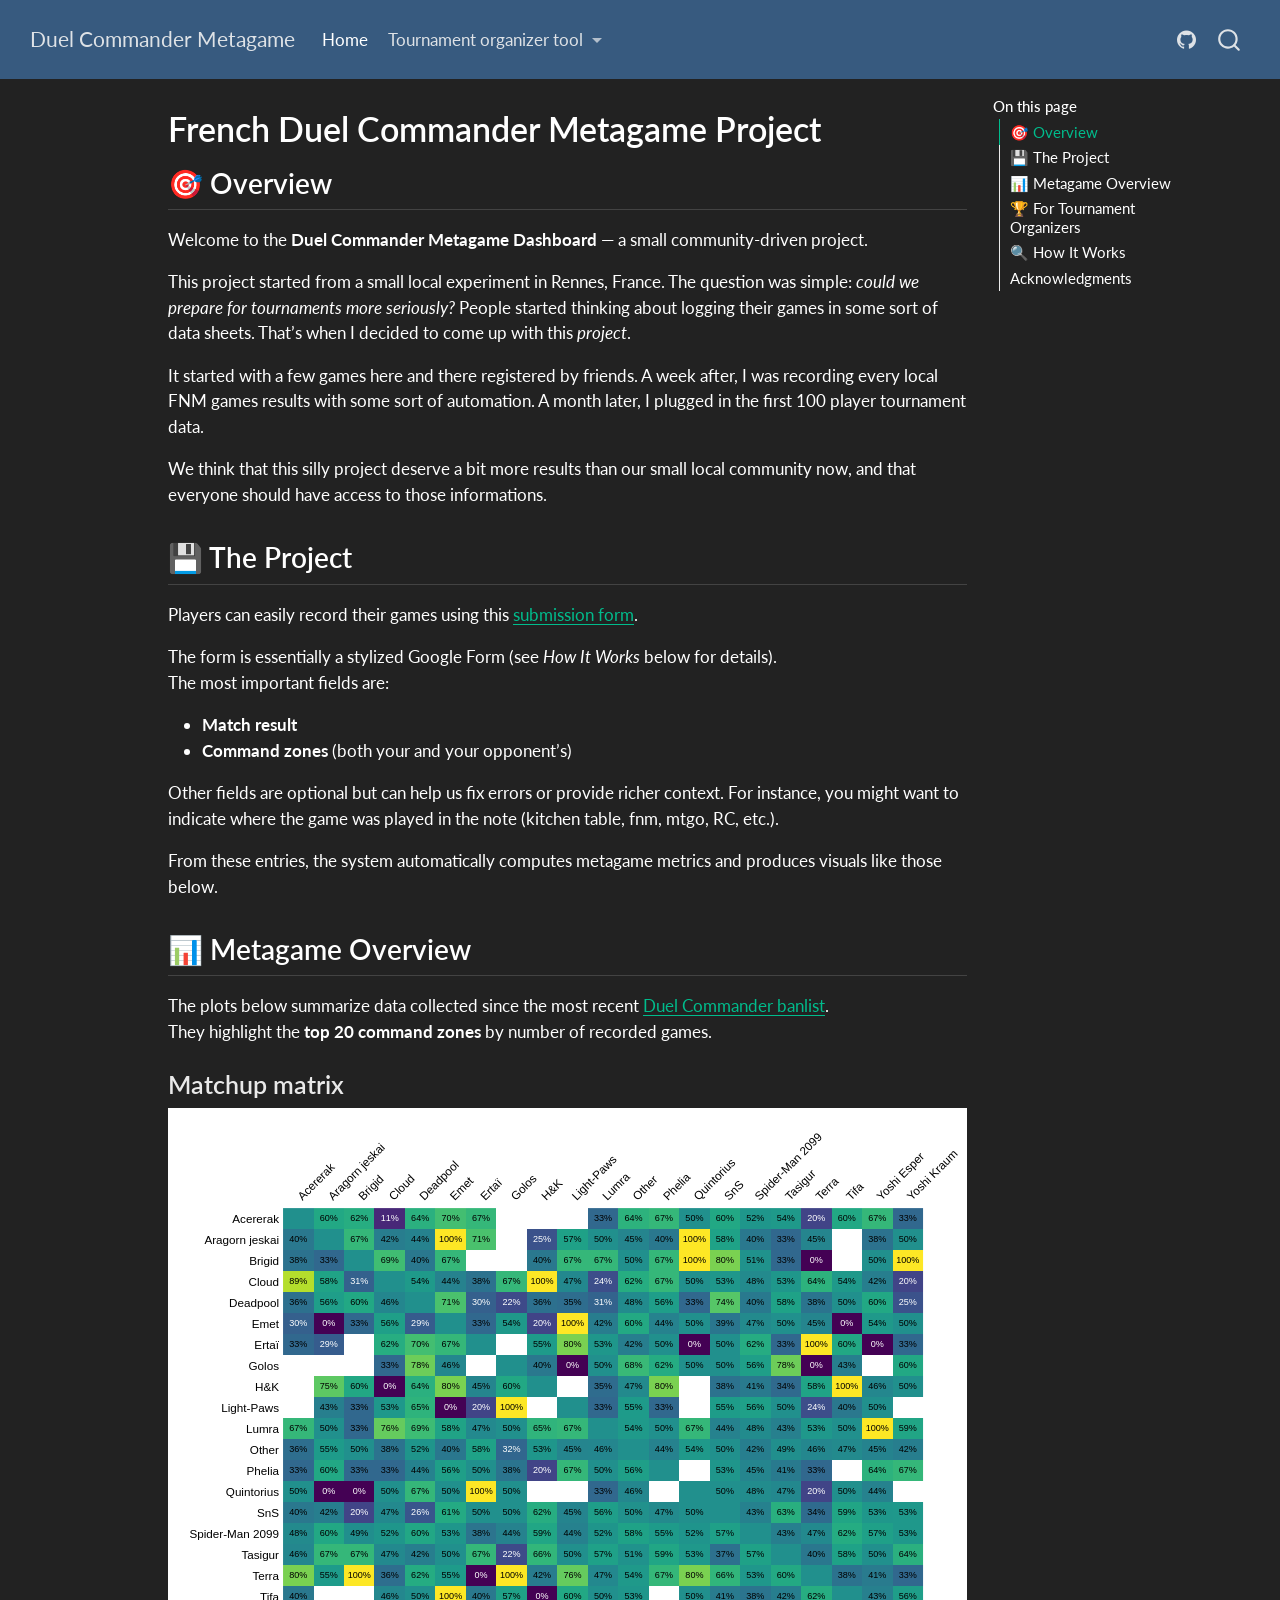
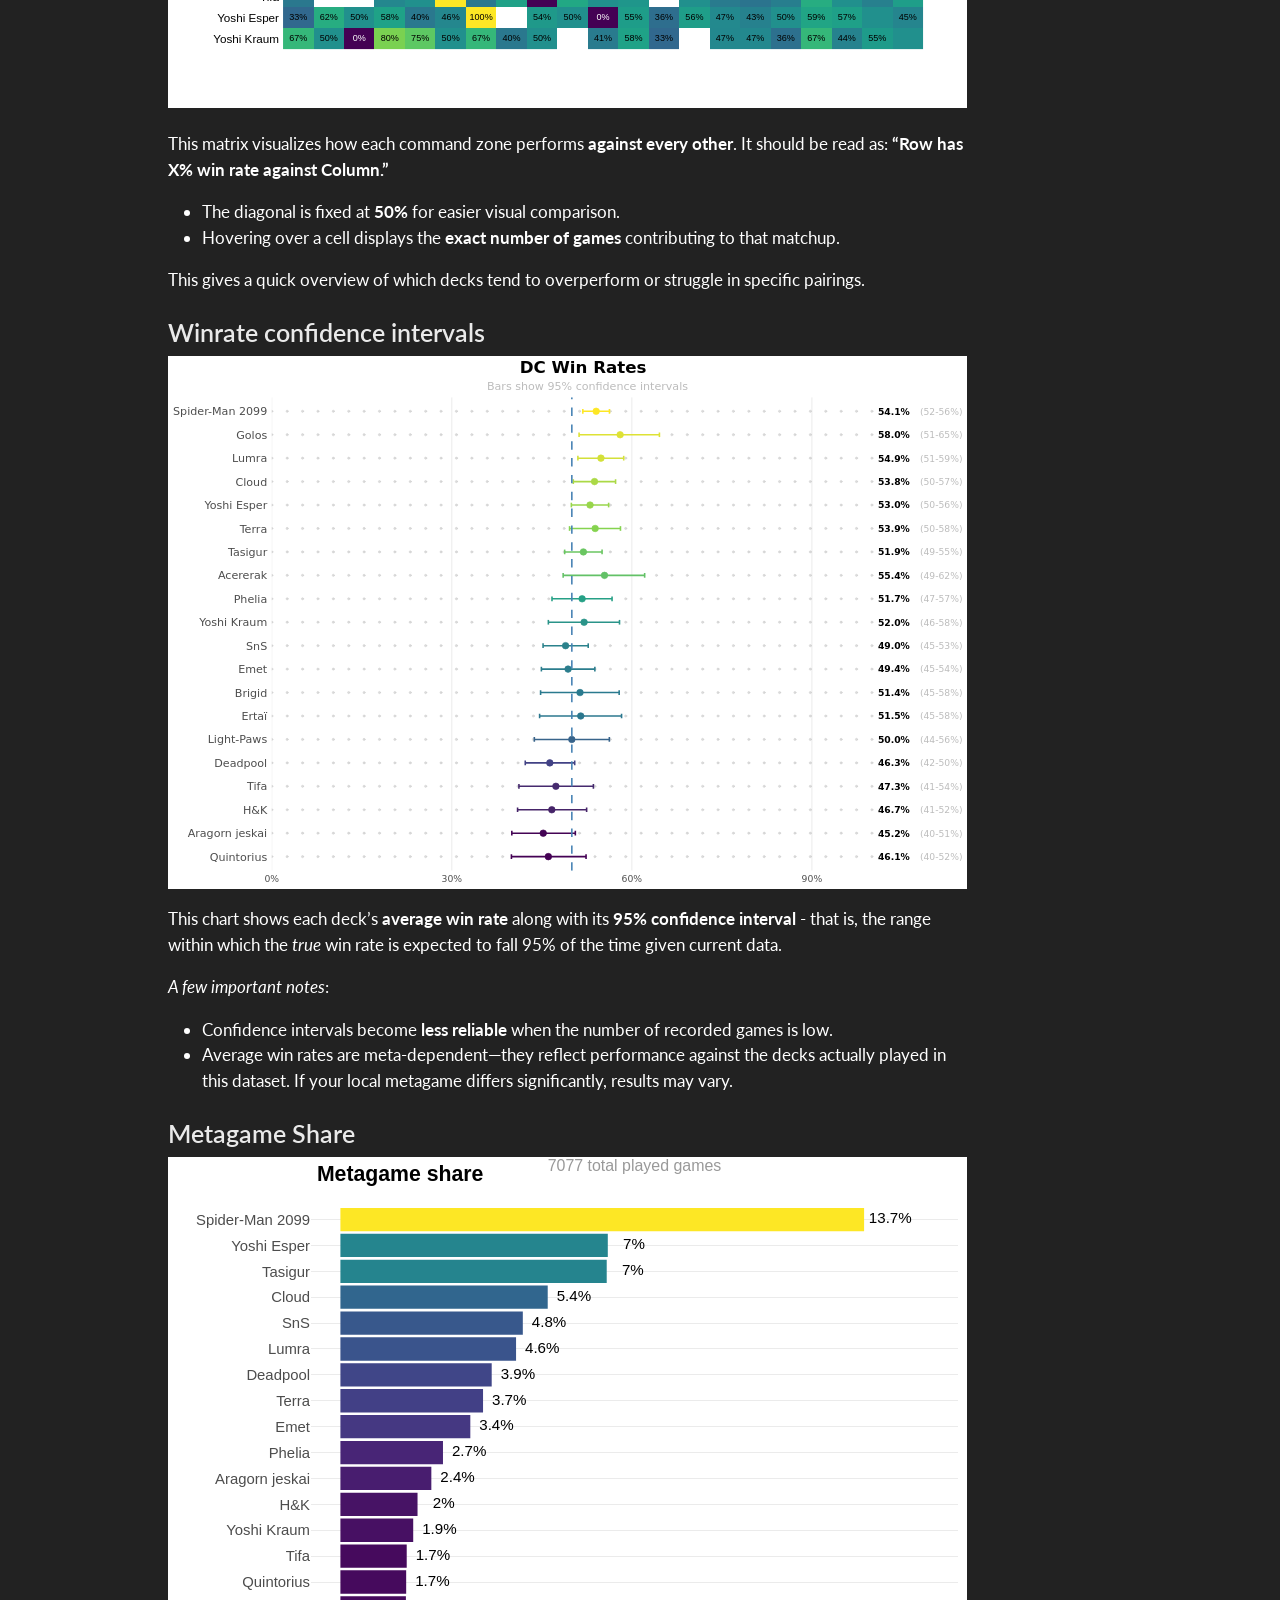
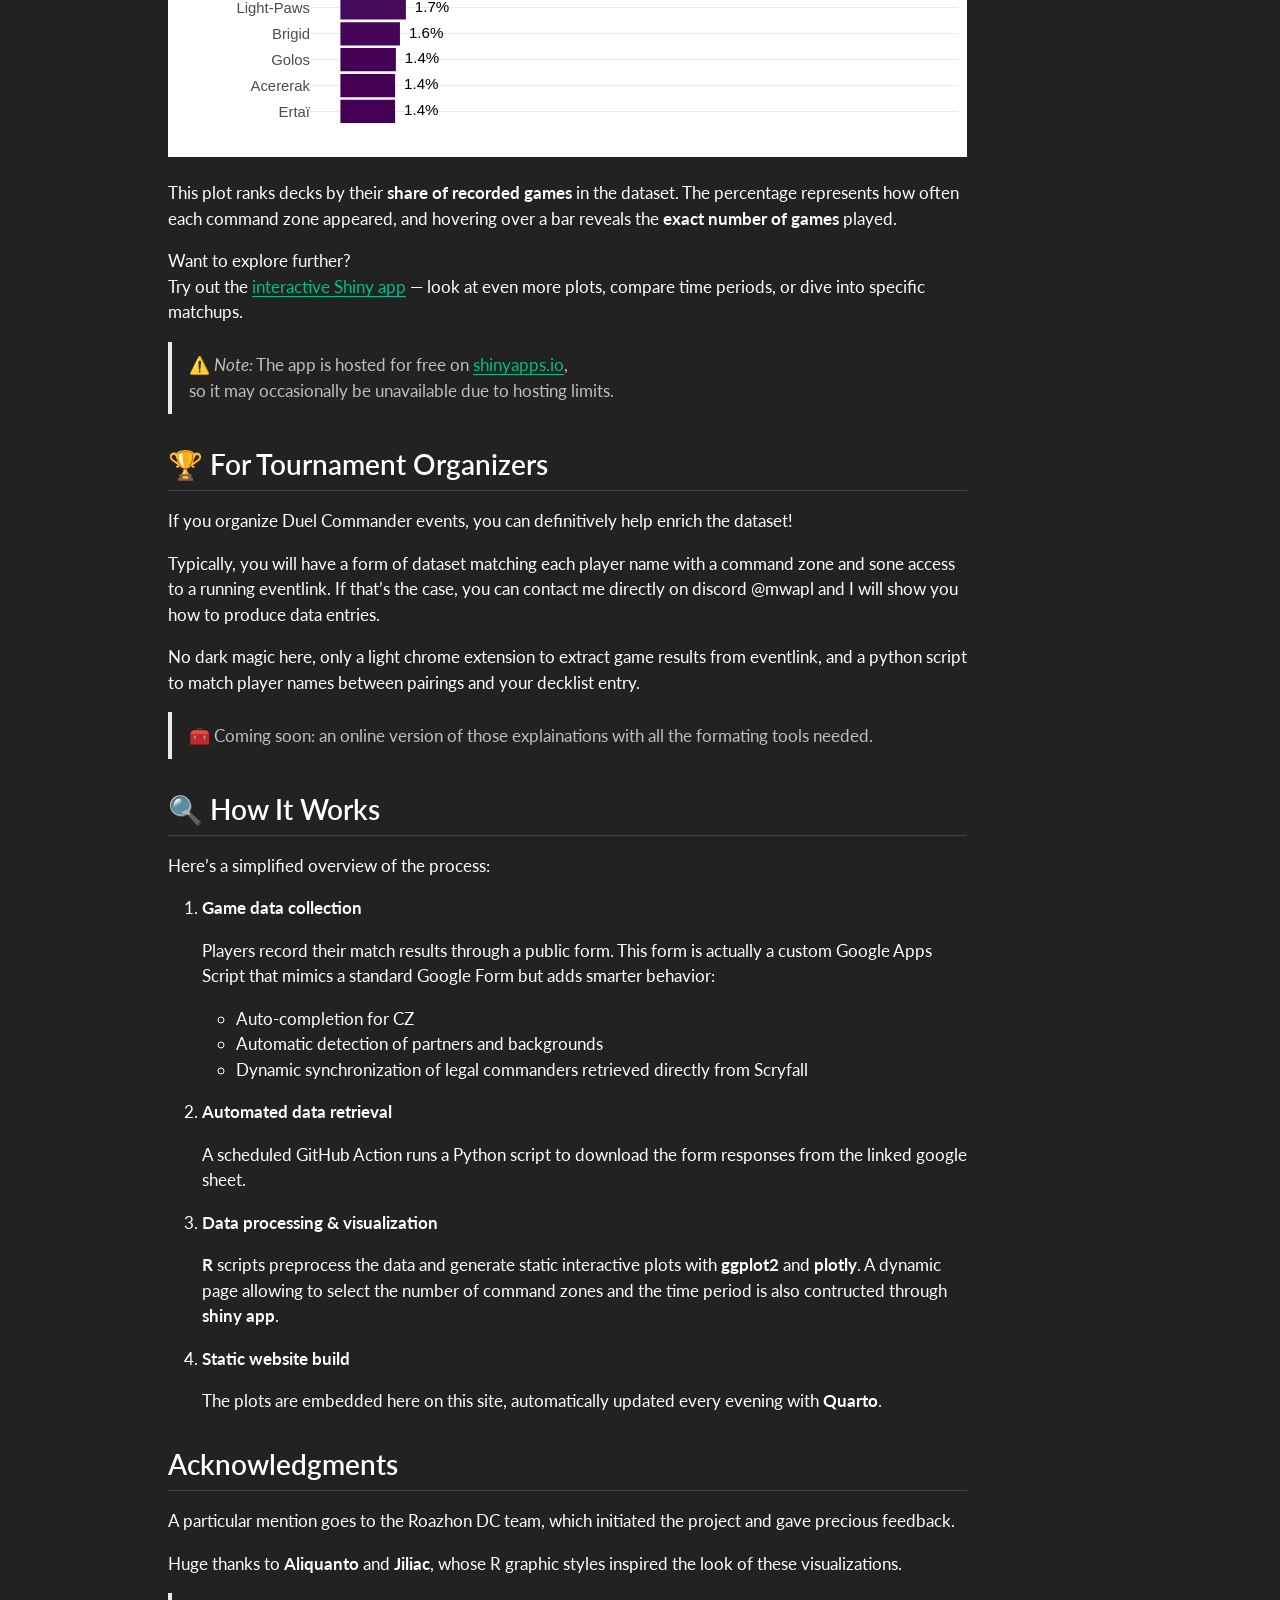
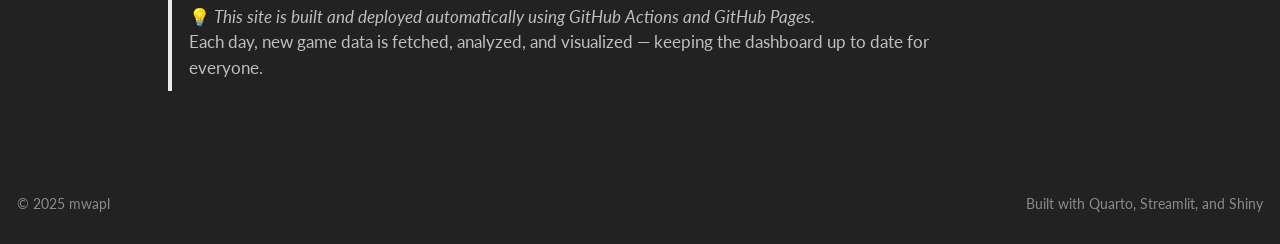
==== index.html @ bd63ad61 "deploy: df63c9ecba42affda48c016ef85afd26829341ea" ====
<!DOCTYPE html>
<html xmlns="http://www.w3.org/1999/xhtml" lang="en" xml:lang="en"><head>

<meta charset="utf-8">
<meta name="generator" content="quarto-1.11.9">

<meta name="viewport" content="width=device-width, initial-scale=1.0, user-scalable=yes">


<title>French Duel Commander Metagame Project – Duel Commander Metagame</title>
<style>
/* Default styles provided by pandoc.
** See https://pandoc.org/MANUAL.html#variables-for-html for config info.
*/
span.smallcaps{font-variant: small-caps;}
div.columns{display: flex; gap: 1.5em;}
div.column{flex: auto;}
@media screen {
div.columns{gap: min(4vw, 1.5em);}
div.column{overflow-x: auto;}
}
div.hanging-indent{margin-left: 1.5em; text-indent: -1.5em;}
ul.task-list{list-style: none;}
ul.task-list li input[type="checkbox"] {
  width: 0.8em;
  margin: 0 0.8em 0.2em -1em; /* quarto-specific, see https://github.com/quarto-dev/quarto-cli/issues/4556 */ 
  vertical-align: middle;
}
</style>


<script src="site_libs/quarto-nav/quarto-nav.js"></script>
<script src="site_libs/quarto-nav/headroom.min.js"></script>
<script src="site_libs/clipboard/clipboard.min.js"></script>
<script src="site_libs/quarto-search/autocomplete.umd.js"></script>
<script src="site_libs/quarto-search/fuse.min.js"></script>
<script src="site_libs/quarto-search/quarto-search.js"></script>
<meta name="quarto:offset" content="./">
<script src="site_libs/quarto-html/quarto.js" type="module"></script>
<script src="site_libs/quarto-html/tabsets/tabsets.js" type="module"></script>
<script src="site_libs/quarto-html/scrollable-regions/scrollable-regions.js" type="module"></script>
<script src="site_libs/quarto-html/popper.min.js"></script>
<script src="site_libs/quarto-html/tippy.umd.min.js"></script>
<script src="site_libs/quarto-html/anchor.min.js"></script>
<link href="site_libs/quarto-html/tippy.css" rel="stylesheet">
<link href="site_libs/quarto-html/quarto-syntax-highlighting-dark-447e42e69aaa9833c0ba1b986f430b20.css" rel="stylesheet" id="quarto-text-highlighting-styles">
<script src="site_libs/bootstrap/bootstrap.min.js"></script>
<link href="site_libs/bootstrap/bootstrap-icons.css" rel="stylesheet">
<link href="site_libs/bootstrap/bootstrap-75412aad8ec5dbbefe15b9c6519b9a16.min.css" rel="stylesheet" append-hash="true" id="quarto-bootstrap" data-mode="dark">
<script src="site_libs/quarto-contrib/glightbox/glightbox.min.js"></script>
<link href="site_libs/quarto-contrib/glightbox/glightbox.min.css" rel="stylesheet">
<link href="site_libs/quarto-contrib/glightbox/lightbox.css" rel="stylesheet">
<script id="quarto-search-options" type="application/json">{
  "location": "navbar",
  "copy-button": false,
  "collapse-after": 3,
  "panel-placement": "end",
  "type": "overlay",
  "limit": 50,
  "keyboard-shortcut": [
    "f",
    "/",
    "s"
  ],
  "show-item-context": false,
  "language": {
    "search-no-results-text": "No results",
    "search-matching-documents-text": "matching documents",
    "search-copy-link-title": "Copy link to search",
    "search-hide-matches-text": "Hide additional matches",
    "search-more-match-text": "more match in this document",
    "search-more-matches-text": "more matches in this document",
    "search-clear-button-title": "Clear",
    "search-text-placeholder": "",
    "search-detached-cancel-button-title": "Cancel",
    "search-submit-button-title": "Submit",
    "search-label": "Search"
  }
}</script>


</head>

<body class="nav-fixed quarto-light"><a id="quarto-skip-link" class="visually-hidden-focusable" href="#quarto-document-content">Skip to main content</a>

<div id="quarto-search-results"></div>
  <header id="quarto-header" class="headroom fixed-top">
    <nav class="navbar navbar-expand-lg " data-bs-theme="dark" aria-label="Site">
      <div class="navbar-container container-fluid">
      <div class="navbar-brand-container mx-auto">
    <a class="navbar-brand" href="./index.html">
    <span class="navbar-title">Duel Commander Metagame</span>
    </a>
  </div>
          <button class="navbar-toggler" type="button" data-bs-toggle="collapse" data-bs-target="#navbarCollapse" aria-controls="navbarCollapse" aria-expanded="false" aria-label="Toggle navigation" onclick="if (window.quartoToggleHeadroom) { window.quartoToggleHeadroom(); }">
  <span class="navbar-toggler-icon"></span>
</button>
          <div class="collapse navbar-collapse" id="navbarCollapse">
            <ul class="navbar-nav navbar-nav-scroll me-auto">
  <li class="nav-item">
    <a class="nav-link active" href="./index.html" aria-current="page"> 
<span class="menu-text">Home</span></a>
  </li>  
  <li class="nav-item dropdown ">
    <a class="nav-link dropdown-toggle" href="#" id="nav-menu-tournament-organizer-tool" role="link" data-bs-toggle="dropdown" aria-expanded="false">
 <span class="menu-text">Tournament organizer tool</span>
    </a>
    <ul class="dropdown-menu" aria-labelledby="nav-menu-tournament-organizer-tool">    
        <li>
    <a class="dropdown-item" href="./tools/eventlink_game_generator.html">
 <span class="dropdown-text">Generate data for matchups</span></a>
  </li>  
    </ul>
  </li>
</ul>
            <ul class="navbar-nav navbar-nav-scroll ms-auto">
  <li class="nav-item compact">
    <a class="nav-link" href="https://github.com/mwapl/dc-metagame"> <i class="bi bi-github" role="img">
</i> 
<span class="menu-text"></span></a>
  </li>  
</ul>
          </div> <!-- /navcollapse -->
            <div class="quarto-navbar-tools">
</div>
            <div id="quarto-search" class="" title="Search"></div>
      </div> <!-- /container-fluid -->
    </nav>
</header>
<!-- content -->
<div id="quarto-content" class="quarto-container page-columns page-rows-contents page-layout-article page-navbar">
<!-- sidebar -->
<!-- margin-sidebar -->
    <div id="quarto-margin-sidebar" class="sidebar margin-sidebar">
        <nav id="TOC" role="doc-toc" aria-labelledby="toc-title" class="toc-active">
    <h2 id="toc-title">On this page</h2>
   
  <ul>
  <li><a href="#overview" id="toc-overview" class="nav-link active" data-scroll-target="#overview">🎯 Overview</a></li>
  <li><a href="#the-project" id="toc-the-project" class="nav-link" data-scroll-target="#the-project">💾 The Project</a></li>
  <li><a href="#metagame-overview" id="toc-metagame-overview" class="nav-link" data-scroll-target="#metagame-overview">📊 Metagame Overview</a>
  <ul class="collapse">
  <li><a href="#matchup-matrix" id="toc-matchup-matrix" class="nav-link" data-scroll-target="#matchup-matrix">Matchup matrix</a></li>
  <li><a href="#winrate-confidence-intervals" id="toc-winrate-confidence-intervals" class="nav-link" data-scroll-target="#winrate-confidence-intervals">Winrate confidence intervals</a></li>
  <li><a href="#metagame-share" id="toc-metagame-share" class="nav-link" data-scroll-target="#metagame-share">Metagame Share</a></li>
  </ul></li>
  <li><a href="#for-tournament-organizers" id="toc-for-tournament-organizers" class="nav-link" data-scroll-target="#for-tournament-organizers">🏆 For Tournament Organizers</a></li>
  <li><a href="#how-it-works" id="toc-how-it-works" class="nav-link" data-scroll-target="#how-it-works">🔍 How It Works</a></li>
  <li><a href="#acknowledgments" id="toc-acknowledgments" class="nav-link" data-scroll-target="#acknowledgments">Acknowledgments</a></li>
  </ul>
</nav>
    </div>
<!-- main -->
<main class="content" id="quarto-document-content" tabindex="-1">

<header id="title-block-header" class="quarto-title-block default">
<div class="quarto-title">
<h1 class="title">French Duel Commander Metagame Project</h1>
</div>



<div class="quarto-title-meta">

    
  
    
  </div>
  


</header>


<section id="overview" class="level2">
<h2 class="anchored" data-anchor-id="overview">🎯 Overview</h2>
<p>Welcome to the <strong>Duel Commander Metagame Dashboard</strong> — a small community-driven project.</p>
<p>This project started from a small local experiment in Rennes, France. The question was simple: <em>could we prepare for tournaments more seriously?</em> People started thinking about logging their games in some sort of data sheets. That’s when I decided to come up with this <em>project</em>.</p>
<p>It started with a few games here and there registered by friends. A week after, I was recording every local FNM games results with some sort of automation. A month later, I plugged in the first 100 player tournament data.</p>
<p>We think that this silly project deserve a bit more results than our small local community now, and that everyone should have access to those informations.</p>
</section>
<section id="the-project" class="level2">
<h2 class="anchored" data-anchor-id="the-project">💾 The Project</h2>
<p>Players can easily record their games using this <strong><a href="https://script.google.com/macros/s/AKfycbxpf3jGfUhVoAOCxDuf4qt74kcw2C_KheJAYCvogSDH0_QPebh8jGb99RHxi0RXnyc9/exec">submission form</a></strong>.</p>
<p>The form is essentially a stylized Google Form (see <em>How It Works</em> below for details).<br>
The most important fields are:</p>
<ul>
<li><strong>Match result</strong><br>
</li>
<li><strong>Command zones</strong> (both your and your opponent’s)</li>
</ul>
<p>Other fields are optional but can help us fix errors or provide richer context. For instance, you might want to indicate where the game was played in the note (kitchen table, fnm, mtgo, RC, etc.).</p>
<p>From these entries, the system automatically computes metagame metrics and produces visuals like those below.</p>
</section>
<section id="metagame-overview" class="level2">
<h2 class="anchored" data-anchor-id="metagame-overview">📊 Metagame Overview</h2>
<p>The plots below summarize data collected since the most recent <strong><a href="https://www.duelcommander.org/banlist/">Duel Commander banlist</a></strong>.<br>
They highlight the <strong>top 20 command zones</strong> by number of recorded games.</p>
<section id="matchup-matrix" class="level3">
<h3 class="anchored" data-anchor-id="matchup-matrix">Matchup matrix</h3>
<div id="Matchup-Matrix">
<iframe src="plots/matchup_matrix.html" width="100%" height="600" style="border:none;">
</iframe>
</div>
<p>This matrix visualizes how each command zone performs <strong>against every other</strong>. It should be read as: <strong>“Row has X% win rate against Column.”</strong></p>
<ul>
<li>The diagonal is fixed at <strong>50%</strong> for easier visual comparison.</li>
<li>Hovering over a cell displays the <strong>exact number of games</strong> contributing to that matchup.</li>
</ul>
<p>This gives a quick overview of which decks tend to overperform or struggle in specific pairings.</p>
</section>
<section id="winrate-confidence-intervals" class="level3">
<h3 class="anchored" data-anchor-id="winrate-confidence-intervals">Winrate confidence intervals</h3>
<p><a href="plots/winrate_ci.svg" class="lightbox" data-gallery="quarto-lightbox-gallery-1"><img src="plots/winrate_ci.svg" class="img-fluid"></a></p>
<p>This chart shows each deck’s <strong>average win rate</strong> along with its <strong>95% confidence interval</strong> - that is, the range within which the <em>true</em> win rate is expected to fall 95% of the time given current data.</p>
<p><em>A few important notes</em>:</p>
<ul>
<li>Confidence intervals become <strong>less reliable</strong> when the number of recorded games is low.</li>
<li>Average win rates are meta-dependent—they reflect performance against the decks actually played in this dataset. If your local metagame differs significantly, results may vary.</li>
</ul>
</section>
<section id="metagame-share" class="level3">
<h3 class="anchored" data-anchor-id="metagame-share">Metagame Share</h3>
<div id="metagame-share">
<iframe src="plots/metagame_share.html" width="100%" height="600" style="border:none;">
</iframe>
</div>
<p>This plot ranks decks by their <strong>share of recorded games</strong> in the dataset. The percentage represents how often each command zone appeared, and hovering over a bar reveals the <strong>exact number of games</strong> played.</p>
<p>Want to explore further?<br>
Try out the <strong><a href="https://5uwf89-mathieu-laurent.shinyapps.io/DCMetagame-app/">interactive Shiny app</a></strong> — look at even more plots, compare time periods, or dive into specific matchups.</p>
<blockquote class="blockquote">
<p>⚠️ <em>Note:</em> The app is hosted for free on <a href="https://www.shinyapps.io/">shinyapps.io</a>,<br>
so it may occasionally be unavailable due to hosting limits.</p>
</blockquote>
</section>
</section>
<section id="for-tournament-organizers" class="level2">
<h2 class="anchored" data-anchor-id="for-tournament-organizers">🏆 For Tournament Organizers</h2>
<p>If you organize Duel Commander events, you can definitively help enrich the dataset!</p>
<p>Typically, you will have a form of dataset matching each player name with a command zone and sone access to a running eventlink. If that’s the case, you can contact me directly on discord <span class="citation" data-cites="mwapl">@mwapl</span> and I will show you how to produce data entries.</p>
<p>No dark magic here, only a light chrome extension to extract game results from eventlink, and a python script to match player names between pairings and your decklist entry.</p>
<blockquote class="blockquote">
<p>🧰 Coming soon: an online version of those explainations with all the formating tools needed.</p>
</blockquote>
</section>
<section id="how-it-works" class="level2">
<h2 class="anchored" data-anchor-id="how-it-works">🔍 How It Works</h2>
<p>Here’s a simplified overview of the process:</p>
<ol type="1">
<li><p><strong>Game data collection</strong></p>
<p>Players record their match results through a public form. This form is actually a custom Google Apps Script that mimics a standard Google Form but adds smarter behavior:</p>
<ul>
<li>Auto-completion for CZ</li>
<li>Automatic detection of partners and backgrounds</li>
<li>Dynamic synchronization of legal commanders retrieved directly from Scryfall</li>
</ul></li>
<li><p><strong>Automated data retrieval</strong></p>
<p>A scheduled GitHub Action runs a Python script to download the form responses from the linked google sheet.</p></li>
<li><p><strong>Data processing &amp; visualization</strong></p>
<p><strong>R</strong> scripts preprocess the data and generate static interactive plots with <strong>ggplot2</strong> and <strong>plotly</strong>. A dynamic page allowing to select the number of command zones and the time period is also contructed through <strong>shiny app</strong>.</p></li>
<li><p><strong>Static website build</strong></p>
<p>The plots are embedded here on this site, automatically updated every evening with <strong>Quarto</strong>.</p></li>
</ol>
</section>
<section id="acknowledgments" class="level2">
<h2 class="anchored" data-anchor-id="acknowledgments">Acknowledgments</h2>
<p>A particular mention goes to the Roazhon DC team, which initiated the project and gave precious feedback.</p>
<p>Huge thanks to <strong>Aliquanto</strong> and <strong>Jiliac</strong>, whose R graphic styles inspired the look of these visualizations.</p>
<blockquote class="blockquote">
<p>💡 <em>This site is built and deployed automatically using GitHub Actions and GitHub Pages.</em><br>
Each day, new game data is fetched, analyzed, and visualized — keeping the dashboard up to date for everyone.</p>
</blockquote>


</section>

</main> <!-- /main -->
<script id="quarto-html-after-body" type="application/javascript">
  window.document.addEventListener("DOMContentLoaded", function (event) {
    const icon = "";
    const anchorJS = new window.AnchorJS();
    anchorJS.options = {
      placement: 'right',
      icon: icon
    };
    anchorJS.add('.anchored');
    const isCodeAnnotation = (el) => {
      for (const clz of el.classList) {
        if (clz.startsWith('code-annotation-')) {                     
          return true;
        }
      }
      return false;
    }
    const onCopySuccess = function(e) {
      // button target
      const button = e.trigger;
      // don't keep focus
      button.blur();
      // flash "checked"
      button.classList.add('code-copy-button-checked');
      var currentTitle = button.getAttribute("title");
      button.setAttribute("title", "Copied!");
      let tooltip;
      if (window.bootstrap) {
        button.setAttribute("data-bs-toggle", "tooltip");
        button.setAttribute("data-bs-placement", "left");
        button.setAttribute("data-bs-title", "Copied!");
        tooltip = new bootstrap.Tooltip(button, 
          { trigger: "manual", 
            customClass: "code-copy-button-tooltip",
            offset: [0, -8]});
        tooltip.show();    
      }
      setTimeout(function() {
        if (tooltip) {
          tooltip.hide();
          button.removeAttribute("data-bs-title");
          button.removeAttribute("data-bs-toggle");
          button.removeAttribute("data-bs-placement");
        }
        button.setAttribute("title", currentTitle);
        button.classList.remove('code-copy-button-checked');
      }, 1000);
      // clear code selection
      e.clearSelection();
    }
    const getTextToCopy = function(trigger) {
      const outerScaffold = trigger.parentElement.cloneNode(true);
      const codeEl = outerScaffold.querySelector('code');
      for (const childEl of codeEl.children) {
        if (isCodeAnnotation(childEl)) {
          childEl.remove();
        }
      }
      return codeEl.innerText;
    }
    const clipboard = new window.ClipboardJS('.code-copy-button:not([data-in-quarto-modal])', {
      text: getTextToCopy
    });
    clipboard.on('success', onCopySuccess);
    if (window.document.getElementById('quarto-embedded-source-code-modal')) {
      const clipboardModal = new window.ClipboardJS('.code-copy-button[data-in-quarto-modal]', {
        text: getTextToCopy,
        container: window.document.getElementById('quarto-embedded-source-code-modal')
      });
      clipboardModal.on('success', onCopySuccess);
    }
      var localhostRegex = new RegExp(/^(?:http|https):\/\/localhost\:?[0-9]*\//);
      var mailtoRegex = new RegExp(/^mailto:/);
        var filterRegex = new RegExp('/' + window.location.host + '/');
      var isInternal = (href) => {
          return filterRegex.test(href) || localhostRegex.test(href) || mailtoRegex.test(href);
      }
      // Inspect non-navigation links and adorn them if external
      window.quartoDecorateExternalLinks = function (root) {
     var links = (root || window.document).querySelectorAll('a[href]:not(.nav-link):not(.navbar-brand):not(.toc-action):not(.sidebar-link):not(.sidebar-item-toggle):not(.pagination-link):not(.no-external):not([aria-hidden]):not(.dropdown-item):not(.quarto-navigation-tool):not(.about-link)');
      for (var i=0; i<links.length; i++) {
        const link = links[i];
        if (!isInternal(link.href)) {
          // undo the damage that might have been done by quarto-nav.js in the case of
          // links that we want to consider external
          if (link.dataset.originalHref !== undefined) {
            link.href = link.dataset.originalHref;
          }
          if (!link.classList.contains('no-external-icon')) {
          }
        }
      }
      };
      window.quartoDecorateExternalLinks(window.document);
    // Esc closes the popup (WCAG 1.4.13) and focus leaving both trigger and
    // popup closes it (WCAG 2.4.11); tippy handles neither for interactive popups.
    const hideOnEscAndFocusOut = {
      name: 'hideOnEscAndFocusOut',
      defaultValue: true,
      fn(instance) {
        const dismiss = () => {
          // A show scheduled by the trigger delay would otherwise reopen it
          instance.clearDelayTimeouts();
          instance.hide();
        };
        const onKeyDown = (event) => {
          if (event.key !== 'Escape') {
            return;
          }
          // Keep Esc from also reaching page handlers (e.g. reveal.js overview),
          // except an open reveal.js slide menu, which Esc should close too.
          // The menu handles keys only when its keyboard option is on.
          const menuHandlesEsc = window.Reveal?.getPlugin?.('menu')?.isOpen() &&
            window.Reveal.getConfig().menu?.keyboard !== false;
          if (!menuHandlesEsc) {
            event.stopPropagation();
          }
          if (instance.popper.contains(window.document.activeElement)) {
            // Disabled while refocusing so the focus trigger does not reopen it
            instance.disable();
            instance.reference.focus();
            instance.enable();
          }
          dismiss();
        };
        const onFocusOut = (event) => {
          const target = event.relatedTarget;
          if (target && !instance.reference.contains(target) &&
              !instance.popper.contains(target)) {
            dismiss();
          }
        };
        // On the trigger too: a click trigger (code-annotations: select) has no
        // blur handling. Attached for the instance's lifetime so leaving the
        // trigger also cancels a show still pending on the trigger delay.
        instance.reference.addEventListener('focusout', onFocusOut);
        return {
          onShow() {
            window.document.addEventListener('keydown', onKeyDown, true);
            instance.popper.addEventListener('focusout', onFocusOut);
          },
          onHide() {
            window.document.removeEventListener('keydown', onKeyDown, true);
            instance.popper.removeEventListener('focusout', onFocusOut);
          },
          onDestroy() {
            instance.reference.removeEventListener('focusout', onFocusOut);
          },
        };
      },
    };
    function tippyHover(el, contentFn, onTriggerFn, onUntriggerFn) {
      const config = {
        allowHTML: true,
        maxWidth: 500,
        delay: 100,
        arrow: false,
        appendTo: function(el) {
            return el.parentElement;
        },
        interactive: true,
        interactiveBorder: 10,
        theme: 'quarto',
        placement: 'bottom-start',
        plugins: [hideOnEscAndFocusOut],
      };
      if (contentFn) {
        config.content = contentFn;
      }
      if (onTriggerFn) {
        config.onTrigger = onTriggerFn;
      }
      if (onUntriggerFn) {
        config.onUntrigger = onUntriggerFn;
      }
      window.tippy(el, config); 
    }
    const noterefs = window.document.querySelectorAll('a[role="doc-noteref"]');
    for (var i=0; i<noterefs.length; i++) {
      const ref = noterefs[i];
      tippyHover(ref, function() {
        // use id or data attribute instead here
        let href = ref.getAttribute('data-footnote-href') || ref.getAttribute('href');
        try { href = new URL(href).hash; } catch {}
        const id = href.replace(/^#\/?/, "");
        const note = window.document.getElementById(id);
        if (note) {
          return note.innerHTML;
        } else {
          return "";
        }
      });
    }
    const xrefs = window.document.querySelectorAll('a.quarto-xref');
    const processXRef = (id, note) => {
      // Strip column container classes
      const stripColumnClz = (el) => {
        el.classList.remove("page-full", "page-columns");
        if (el.children) {
          for (const child of el.children) {
            stripColumnClz(child);
          }
        }
      }
      stripColumnClz(note)
      if (id === null || id.startsWith('sec-')) {
        // Special case sections, only their first couple elements
        const container = document.createElement("div");
        if (note.children && note.children.length > 2) {
          container.appendChild(note.children[0].cloneNode(true));
          for (let i = 1; i < note.children.length; i++) {
            const child = note.children[i];
            if (child.tagName === "P" && child.innerText === "") {
              continue;
            } else {
              container.appendChild(child.cloneNode(true));
              break;
            }
          }
          if (window.Quarto?.typesetMath) {
            window.Quarto.typesetMath(container);
          }
          return container.innerHTML
        } else {
          if (window.Quarto?.typesetMath) {
            window.Quarto.typesetMath(note);
          }
          return note.innerHTML;
        }
      } else {
        // Remove any anchor links if they are present
        const anchorLink = note.querySelector('a.anchorjs-link');
        if (anchorLink) {
          anchorLink.remove();
        }
        if (window.Quarto?.typesetMath) {
          window.Quarto.typesetMath(note);
        }
        if (note.classList.contains("callout")) {
          return note.outerHTML;
        } else {
          return note.innerHTML;
        }
      }
    }
    for (var i=0; i<xrefs.length; i++) {
      const xref = xrefs[i];
      tippyHover(xref, undefined, function(instance) {
        instance.disable();
        let url = xref.getAttribute('href');
        let hash = undefined; 
        if (url.startsWith('#')) {
          hash = url;
        } else {
          try { hash = new URL(url).hash; } catch {}
        }
        if (hash) {
          const id = hash.replace(/^#\/?/, "");
          const note = window.document.getElementById(id);
          if (note !== null) {
            try {
              const html = processXRef(id, note.cloneNode(true));
              instance.setContent(html);
            } finally {
              instance.enable();
              instance.show();
            }
          } else {
            // See if we can fetch this
            fetch(url.split('#')[0])
            .then(res => res.text())
            .then(html => {
              const parser = new DOMParser();
              const htmlDoc = parser.parseFromString(html, "text/html");
              const note = htmlDoc.getElementById(id);
              if (note !== null) {
                const html = processXRef(id, note);
                instance.setContent(html);
              } 
            }).finally(() => {
              instance.enable();
              instance.show();
            });
          }
        } else {
          // See if we can fetch a full url (with no hash to target)
          // This is a special case and we should probably do some content thinning / targeting
          fetch(url)
          .then(res => res.text())
          .then(html => {
            const parser = new DOMParser();
            const htmlDoc = parser.parseFromString(html, "text/html");
            const note = htmlDoc.querySelector('main.content');
            if (note !== null) {
              // This should only happen for chapter cross references
              // (since there is no id in the URL)
              // remove the first header
              if (note.children.length > 0 && note.children[0].tagName === "HEADER") {
                note.children[0].remove();
              }
              const html = processXRef(null, note);
              instance.setContent(html);
            } 
          }).finally(() => {
            instance.enable();
            instance.show();
          });
        }
      }, function(instance) {
      });
    }
        let selectedAnnoteEl;
        const selectorForAnnotation = ( cell, annotation) => {
          let cellAttr = 'data-code-cell="' + cell + '"';
          let lineAttr = 'data-code-annotation="' +  annotation + '"';
          const selector = 'span[' + cellAttr + '][' + lineAttr + ']';
          return selector;
        }
        const selectCodeLines = (annoteEl) => {
          const doc = window.document;
          const targetCell = annoteEl.getAttribute("data-target-cell");
          const targetAnnotation = annoteEl.getAttribute("data-target-annotation");
          const annoteSpan = window.document.querySelector(selectorForAnnotation(targetCell, targetAnnotation));
          const lines = annoteSpan.getAttribute("data-code-lines").split(",");
          const lineIds = lines.map((line) => {
            return targetCell + "-" + line;
          })
          // Each band is positioned against its own containing block, which is
          // not the offsetParent of the lines, so place it from client rects.
          const placeBand = (band, firstEl, lastEl, codeBlock) => {
            const container = band.offsetParent;
            if (container === null) {
              return;
            }
            const containerRect = container.getBoundingClientRect();
            // Reveal.js scales slides with a transform, so convert client
            // pixels back to the CSS pixels of the container.
            const scale = containerRect.height / container.offsetHeight || 1;
            const firstRect = firstEl.getBoundingClientRect();
            const lastRect = lastEl.getBoundingClientRect();
            const top = (firstRect.top - containerRect.top) / scale - container.clientTop + container.scrollTop;
            const height = (lastRect.bottom - firstRect.top) / scale;
            band.style.top = top - 2 + "px";
            band.style.height = height + 4 + "px";
            if (codeBlock) {
              // Without the copy button wrapper, the containing block is wider
              // than the code block, so span the code block explicitly.
              const blockRect = codeBlock.getBoundingClientRect();
              band.style.left = (blockRect.left - containerRect.left) / scale - container.clientLeft + container.scrollLeft + "px";
              band.style.width = blockRect.width / scale + "px";
            }
          };
          if (lineIds.length > 0) {
            const el = window.document.getElementById(lineIds[0]);
            const lastEl = window.document.getElementById(lineIds[lineIds.length - 1]);
            const parent = el.parentElement.parentElement;
            // cook up a div (if necessary) and position it
            let div = window.document.getElementById("code-annotation-line-highlight");
            if (div === null) {
              div = window.document.createElement("div");
              div.setAttribute("id", "code-annotation-line-highlight");
              div.style.position = 'absolute';
              parent.appendChild(div);
            }
            placeBand(div, el, lastEl, parent.closest("div.sourceCode") || parent);
            let gutterDiv = window.document.getElementById("code-annotation-line-highlight-gutter");
            if (gutterDiv === null) {
              gutterDiv = window.document.createElement("div");
              gutterDiv.setAttribute("id", "code-annotation-line-highlight-gutter");
              gutterDiv.style.position = 'absolute';
              const codeCell = window.document.getElementById(targetCell);
              const gutter = codeCell.querySelector('.code-annotation-gutter');
              gutter.appendChild(gutterDiv);
            }
            placeBand(gutterDiv, el, lastEl);
            selectedAnnoteEl = annoteEl;
          }
        };
        const unselectCodeLines = () => {
          const elementsIds = ["code-annotation-line-highlight", "code-annotation-line-highlight-gutter"];
          elementsIds.forEach((elId) => {
            const div = window.document.getElementById(elId);
            if (div) {
              div.remove();
            }
          });
          selectedAnnoteEl = undefined;
        };
          // Handle positioning of the toggle
      window.addEventListener(
        "resize",
        throttle(() => {
          elRect = undefined;
          if (selectedAnnoteEl) {
            selectCodeLines(selectedAnnoteEl);
          }
        }, 10)
      );
      function throttle(fn, ms) {
      let throttle = false;
      let timer;
        return (...args) => {
          if(!throttle) { // first call gets through
              fn.apply(this, args);
              throttle = true;
          } else { // all the others get throttled
              if(timer) clearTimeout(timer); // cancel #2
              timer = setTimeout(() => {
                fn.apply(this, args);
                timer = throttle = false;
              }, ms);
          }
        };
      }
        // Attach click handler to the DT
        const annoteDls = window.document.querySelectorAll('dt[data-target-cell]');
        for (const annoteDlNode of annoteDls) {
          annoteDlNode.addEventListener('click', (event) => {
            const clickedEl = event.target;
            if (clickedEl !== selectedAnnoteEl) {
              unselectCodeLines();
              const activeEl = window.document.querySelector('dt[data-target-cell].code-annotation-active');
              if (activeEl) {
                activeEl.classList.remove('code-annotation-active');
              }
              selectCodeLines(clickedEl);
              clickedEl.classList.add('code-annotation-active');
            } else {
              // Unselect the line
              unselectCodeLines();
              clickedEl.classList.remove('code-annotation-active');
            }
          });
        }
    const findCites = (el) => {
      const parentEl = el.parentElement;
      if (parentEl) {
        const cites = parentEl.dataset.cites;
        if (cites) {
          return {
            el,
            cites: cites.split(' ')
          };
        } else {
          return findCites(el.parentElement)
        }
      } else {
        return undefined;
      }
    };
    var bibliorefs = window.document.querySelectorAll('a[role="doc-biblioref"]');
    for (var i=0; i<bibliorefs.length; i++) {
      const ref = bibliorefs[i];
      const citeInfo = findCites(ref);
      if (citeInfo) {
        tippyHover(citeInfo.el, function() {
          var popup = window.document.createElement('div');
          citeInfo.cites.forEach(function(cite) {
            var citeDiv = window.document.createElement('div');
            citeDiv.classList.add('hanging-indent');
            citeDiv.classList.add('csl-entry');
            var biblioDiv = window.document.getElementById('ref-' + cite);
            if (biblioDiv) {
              citeDiv.innerHTML = biblioDiv.innerHTML;
            }
            popup.appendChild(citeDiv);
          });
          return popup.innerHTML;
        });
      }
    }
  });
  </script>
  <script type="application/javascript">
  window.quartoScrollableRegionsLabels = {"code":"Scrollable code","output":"Scrollable output"};
  </script>
</div> <!-- /content -->
<footer class="footer">
  <div class="nav-footer">
    <div class="nav-footer-left">
<p>© 2025 mwapl</p>
</div>   
    <div class="nav-footer-center">
      &nbsp;
    </div>
    <div class="nav-footer-right">
<p>Built with Quarto, Streamlit, and Shiny</p>
</div>
  </div>
</footer>
<script>var lightboxQuarto = GLightbox({"closeEffect":"zoom","descPosition":"bottom","loop":false,"openEffect":"zoom","selector":".lightbox"});
(function() {
  let previousOnload = window.onload;
  window.onload = () => {
    if (previousOnload) {
      previousOnload();
    }
    lightboxQuarto.on('slide_before_load', (data) => {
      const { slideIndex, slideNode, slideConfig, player, trigger } = data;
      const href = trigger.getAttribute('href');
      if (href !== null) {
        const imgEl = window.document.querySelector(`a[href="${href}"] img`);
        if (imgEl !== null) {
          const srcAttr = imgEl.getAttribute("src");
          if (srcAttr && srcAttr.startsWith("data:")) {
            slideConfig.href = srcAttr;
          }
        }
      } 
    });
  
    lightboxQuarto.on('slide_after_load', (data) => {
      const { slideIndex, slideNode, slideConfig, player, trigger } = data;
      if (window.Quarto?.typesetMath) {
        window.Quarto.typesetMath(slideNode);
      }
    });
  
  };
  
})();
          </script>




</body></html>
---- site_libs/quarto-html/tippy.css ----
.tippy-box[data-animation=fade][data-state=hidden]{opacity:0}[data-tippy-root]{max-width:calc(100vw - 10px)}.tippy-box{position:relative;background-color:#333;color:#fff;border-radius:4px;font-size:14px;line-height:1.4;white-space:normal;outline:0;transition-property:transform,visibility,opacity}.tippy-box[data-placement^=top]>.tippy-arrow{bottom:0}.tippy-box[data-placement^=top]>.tippy-arrow:before{bottom:-7px;left:0;border-width:8px 8px 0;border-top-color:initial;transform-origin:center top}.tippy-box[data-placement^=bottom]>.tippy-arrow{top:0}.tippy-box[data-placement^=bottom]>.tippy-arrow:before{top:-7px;left:0;border-width:0 8px 8px;border-bottom-color:initial;transform-origin:center bottom}.tippy-box[data-placement^=left]>.tippy-arrow{right:0}.tippy-box[data-placement^=left]>.tippy-arrow:before{border-width:8px 0 8px 8px;border-left-color:initial;right:-7px;transform-origin:center left}.tippy-box[data-placement^=right]>.tippy-arrow{left:0}.tippy-box[data-placement^=right]>.tippy-arrow:before{left:-7px;border-width:8px 8px 8px 0;border-right-color:initial;transform-origin:center right}.tippy-box[data-inertia][data-state=visible]{transition-timing-function:cubic-bezier(.54,1.5,.38,1.11)}.tippy-arrow{width:16px;height:16px;color:#333}.tippy-arrow:before{content:"";position:absolute;border-color:transparent;border-style:solid}.tippy-content{position:relative;padding:5px 9px;z-index:1}
---- site_libs/quarto-html/quarto-syntax-highlighting-dark-447e42e69aaa9833c0ba1b986f430b20.css ----
/* quarto syntax highlight colors */
:root {
  --quarto-hl-al-color: #f07178;
  --quarto-hl-an-color: #d4d0ab;
  --quarto-hl-at-color: #00e0e0;
  --quarto-hl-bn-color: #d4d0ab;
  --quarto-hl-bu-color: #abe338;
  --quarto-hl-ch-color: #abe338;
  --quarto-hl-co-color: #f8f8f2;
  --quarto-hl-cv-color: #ffd700;
  --quarto-hl-cn-color: #ffd700;
  --quarto-hl-cf-color: #ffa07a;
  --quarto-hl-dt-color: #ffa07a;
  --quarto-hl-dv-color: #d4d0ab;
  --quarto-hl-do-color: #f8f8f2;
  --quarto-hl-er-color: #f07178;
  --quarto-hl-ex-color: #00e0e0;
  --quarto-hl-fl-color: #d4d0ab;
  --quarto-hl-fu-color: #ffa07a;
  --quarto-hl-im-color: #abe338;
  --quarto-hl-in-color: #d4d0ab;
  --quarto-hl-kw-color: #ffa07a;
  --quarto-hl-op-color: #ffa07a;
  --quarto-hl-ot-color: #00e0e0;
  --quarto-hl-pp-color: #dcc6e0;
  --quarto-hl-re-color: #00e0e0;
  --quarto-hl-sc-color: #abe338;
  --quarto-hl-ss-color: #abe338;
  --quarto-hl-st-color: #abe338;
  --quarto-hl-va-color: #00e0e0;
  --quarto-hl-vs-color: #abe338;
  --quarto-hl-wa-color: #dcc6e0;
}

/* other quarto variables */
:root {
  --quarto-font-monospace: SFMono-Regular, Menlo, Monaco, Consolas, "Liberation Mono", "Courier New", monospace;
}

/* syntax highlight based on Pandoc's rules */
pre > code.sourceCode > span {
  color: #f8f8f2;
}

code.sourceCode > span {
  color: #f8f8f2;
}

div.sourceCode,
div.sourceCode pre.sourceCode {
  color: #f8f8f2;
}

/* Normal */
code span {
  color: #f8f8f2;
}

/* Alert */
code span.al {
  color: #f07178;
}

/* Annotation */
code span.an {
  color: #d4d0ab;
}

/* Attribute */
code span.at {
  color: #00e0e0;
}

/* BaseN */
code span.bn {
  color: #d4d0ab;
}

/* BuiltIn */
code span.bu {
  color: #abe338;
}

/* ControlFlow */
code span.cf {
  font-weight: bold;
  color: #ffa07a;
}

/* Char */
code span.ch {
  color: #abe338;
}

/* Constant */
code span.cn {
  color: #ffd700;
}

/* Comment */
code span.co {
  font-style: italic;
  color: #f8f8f2;
}

/* CommentVar */
code span.cv {
  color: #ffd700;
}

/* Documentation */
code span.do {
  color: #f8f8f2;
}

/* DataType */
code span.dt {
  color: #ffa07a;
}

/* DecVal */
code span.dv {
  color: #d4d0ab;
}

/* Error */
code span.er {
  color: #f07178;
  text-decoration: underline;
}

/* Extension */
code span.ex {
  font-weight: bold;
  color: #00e0e0;
}

/* Float */
code span.fl {
  color: #d4d0ab;
}

/* Function */
code span.fu {
  color: #ffa07a;
}

/* Import */
code span.im {
  color: #abe338;
}

/* Information */
code span.in {
  color: #d4d0ab;
}

/* Keyword */
code span.kw {
  font-weight: bold;
  color: #ffa07a;
}

/* Operator */
code span.op {
  color: #ffa07a;
}

/* Other */
code span.ot {
  color: #00e0e0;
}

/* Preprocessor */
code span.pp {
  color: #dcc6e0;
}

/* RegionMarker */
code span.re {
  background-color: #f8f8f2;
  color: #00e0e0;
}

/* SpecialChar */
code span.sc {
  color: #abe338;
}

/* SpecialString */
code span.ss {
  color: #abe338;
}

/* String */
code span.st {
  color: #abe338;
}

/* Variable */
code span.va {
  color: #00e0e0;
}

/* VerbatimString */
code span.vs {
  color: #abe338;
}

/* Warning */
code span.wa {
  color: #dcc6e0;
}

.prevent-inlining {
  content: "</";
}

/*# sourceMappingURL=be8e1111c2b710f7c3a4926ffa2967aa.css.map */
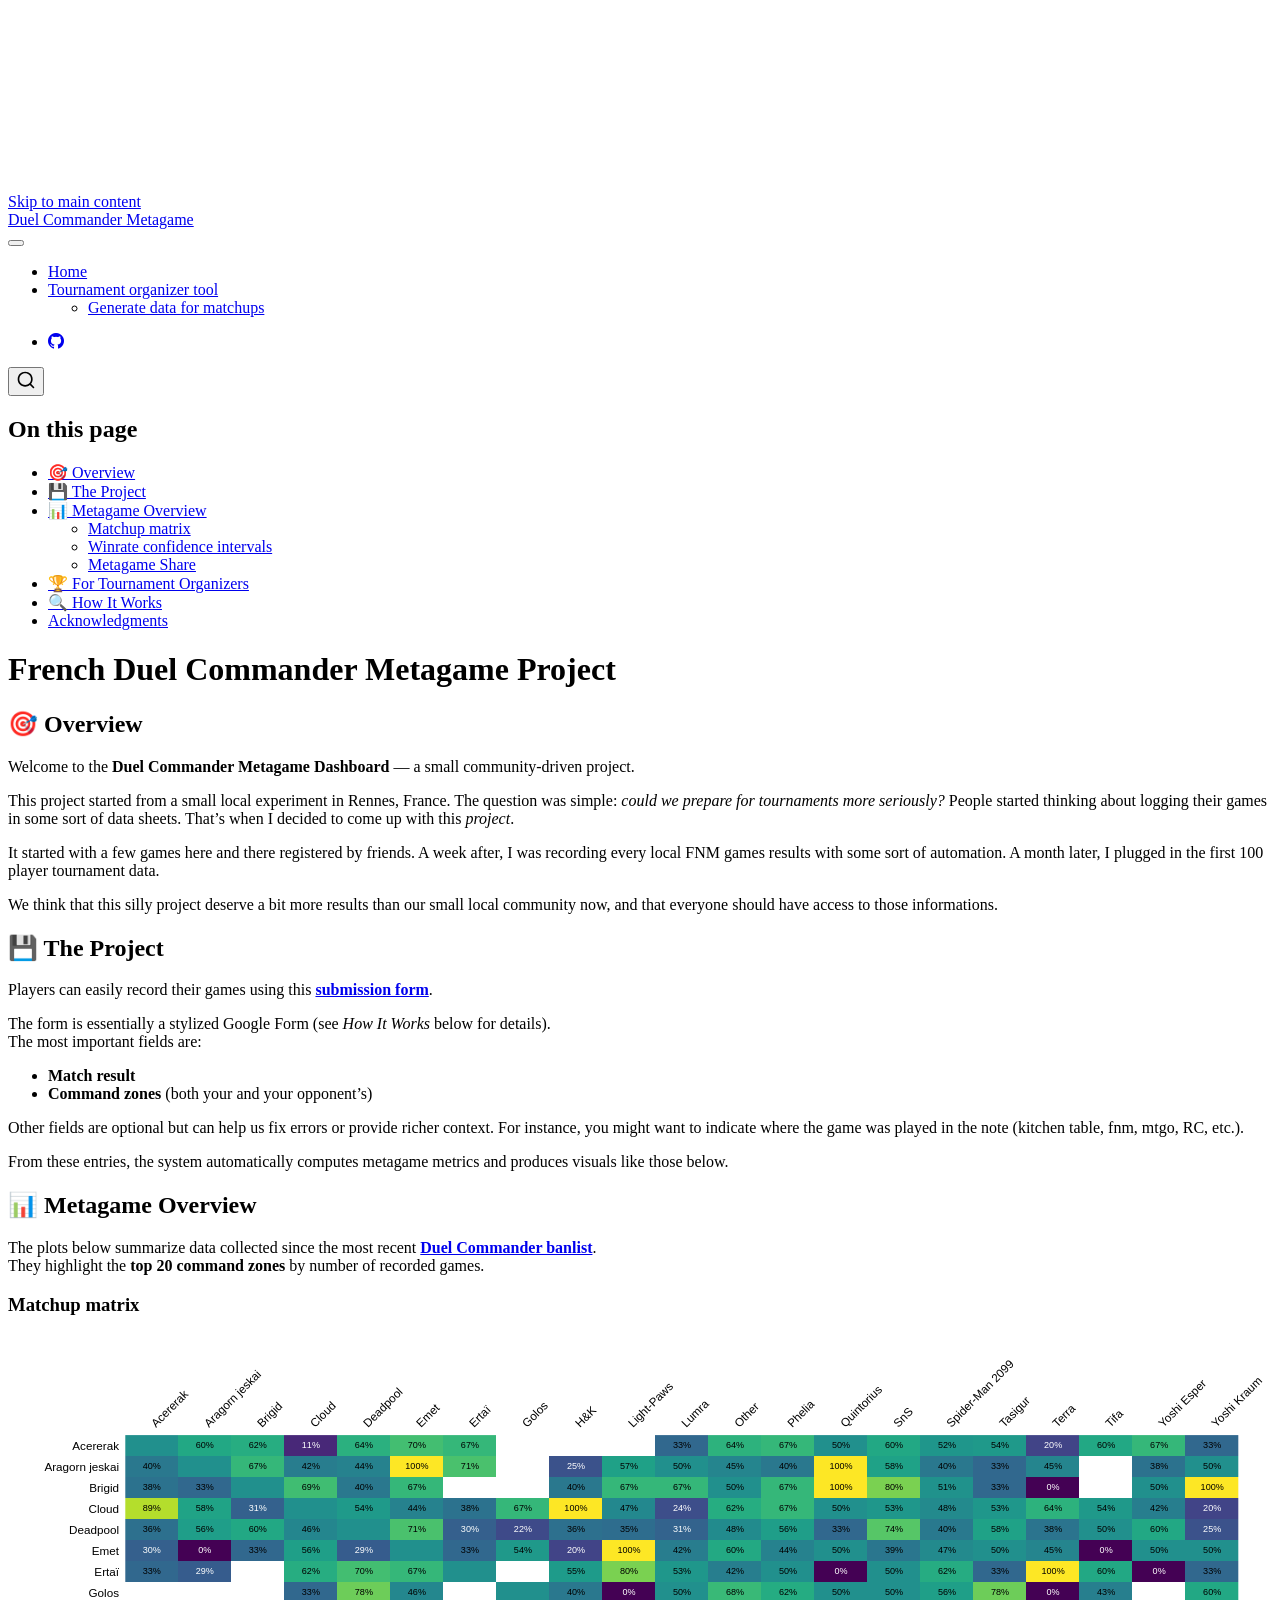
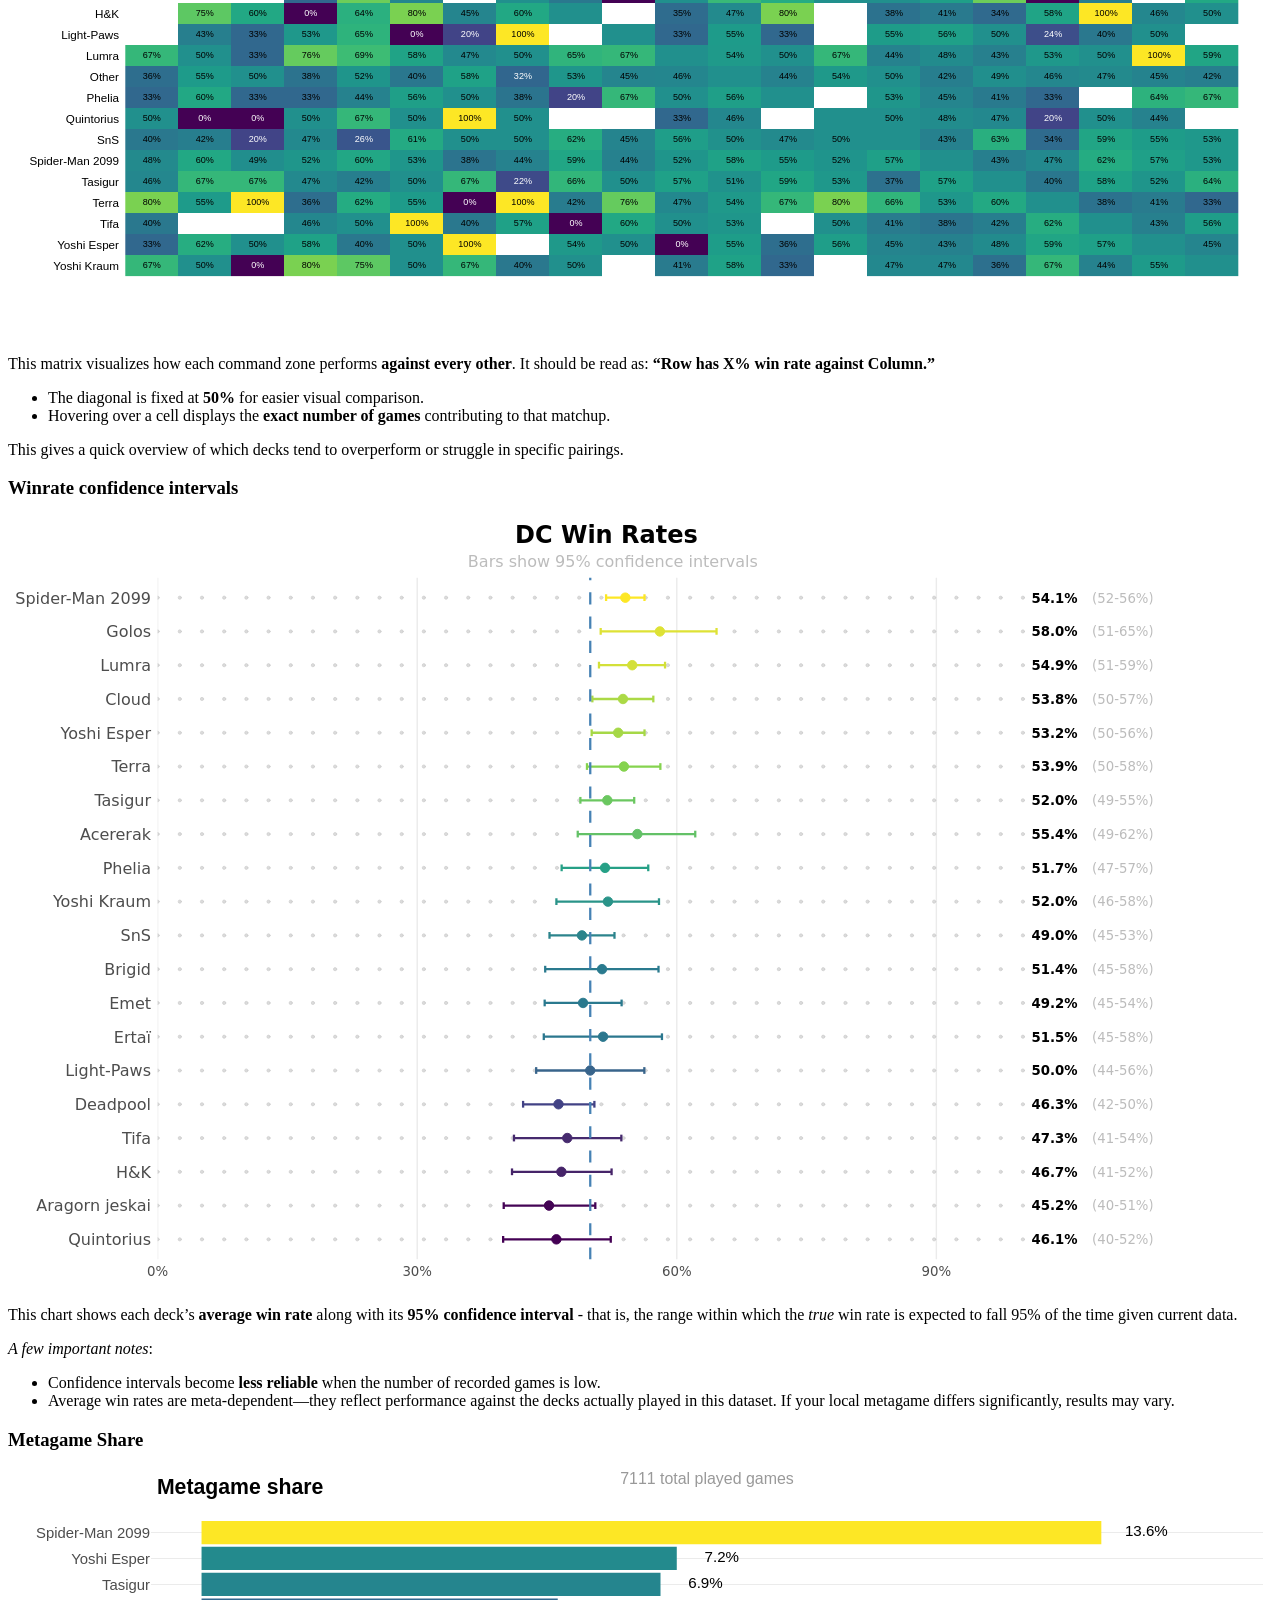
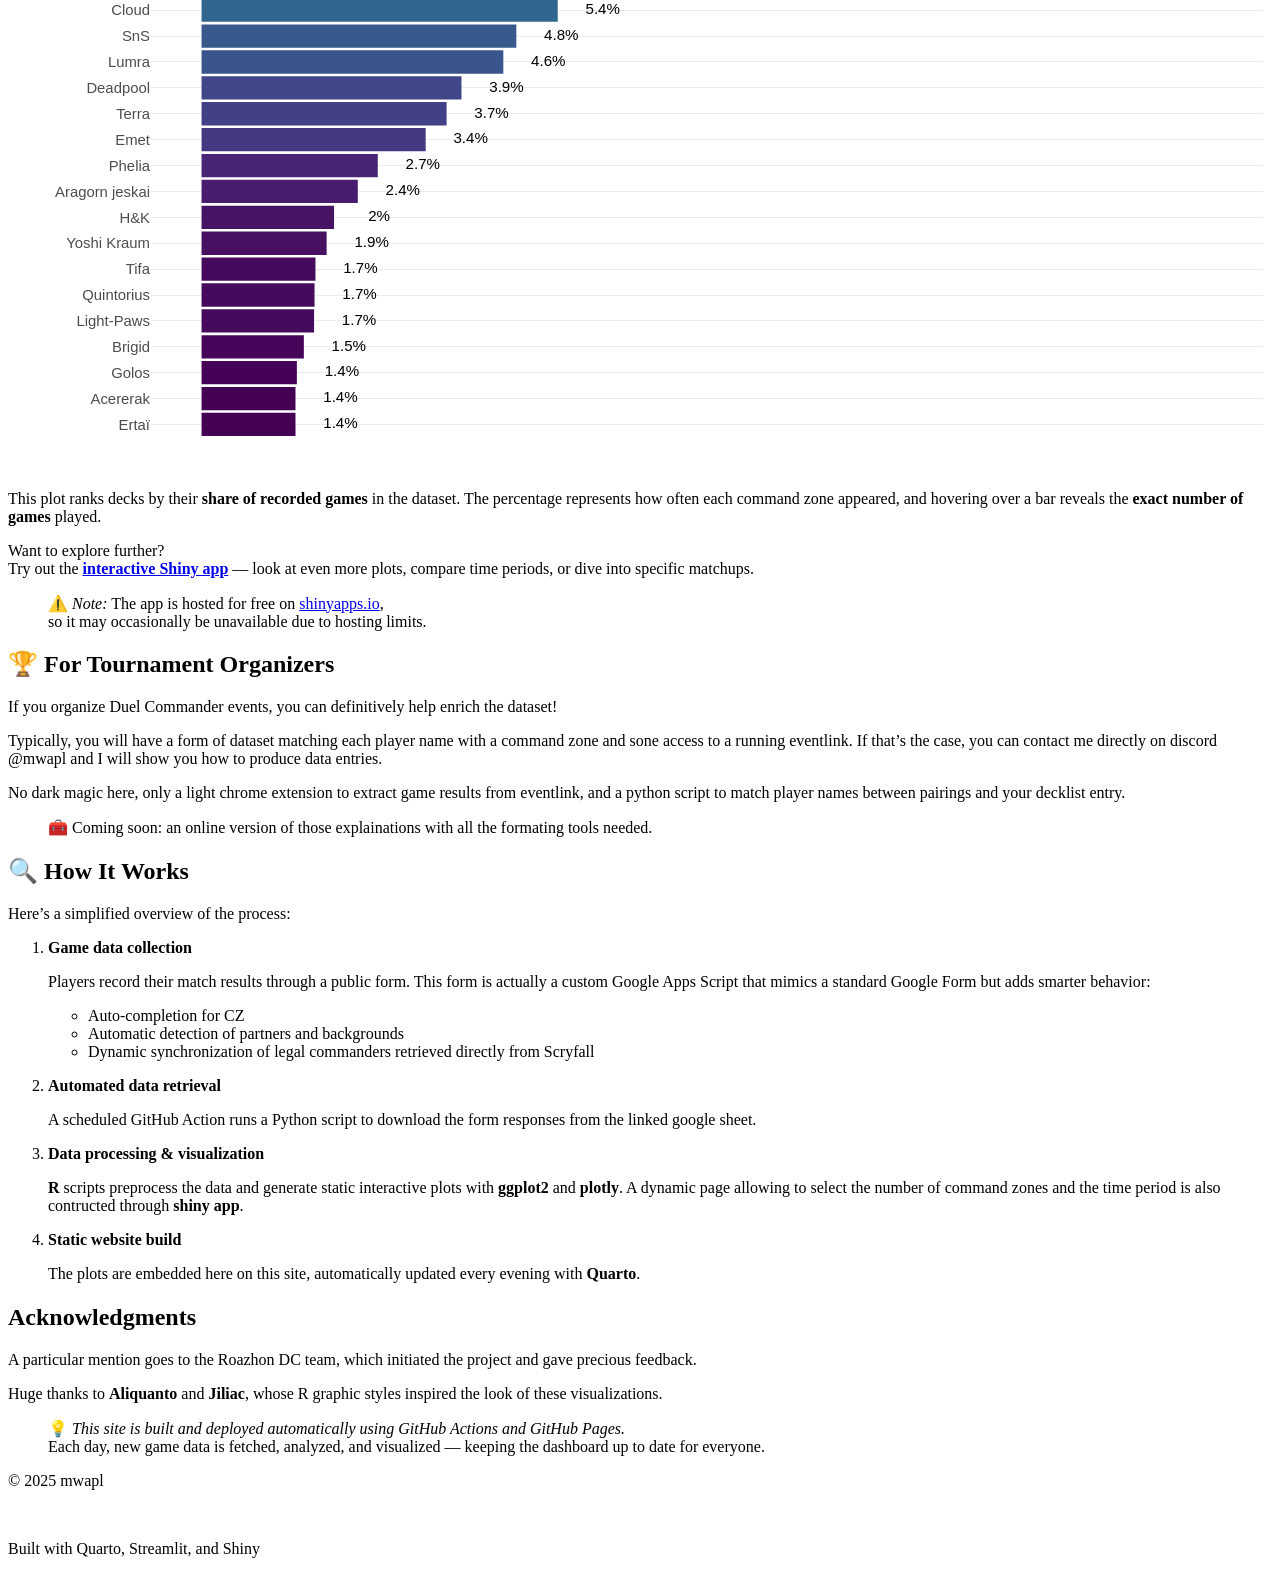
==== commit 46787b6f: "deploy: df63c9ecba42affda48c016ef85afd26829341ea" ====
--- a/index.html
+++ b/index.html
@@ -46,7 +46,7 @@
 <link href="site_libs/quarto-html/quarto-syntax-highlighting-dark-447e42e69aaa9833c0ba1b986f430b20.css" rel="stylesheet" id="quarto-text-highlighting-styles">
 <script src="site_libs/bootstrap/bootstrap.min.js"></script>
 <link href="site_libs/bootstrap/bootstrap-icons.css" rel="stylesheet">
-<link href="site_libs/bootstrap/bootstrap-75412aad8ec5dbbefe15b9c6519b9a16.min.css" rel="stylesheet" append-hash="true" id="quarto-bootstrap" data-mode="dark">
+<link href="site_libs/bootstrap/bootstrap-82f95804a86ccce82947337a0379908e.min.css" rel="stylesheet" append-hash="true" id="quarto-bootstrap" data-mode="dark">
 <script src="site_libs/quarto-contrib/glightbox/glightbox.min.js"></script>
 <link href="site_libs/quarto-contrib/glightbox/glightbox.min.css" rel="stylesheet">
 <link href="site_libs/quarto-contrib/glightbox/lightbox.css" rel="stylesheet">
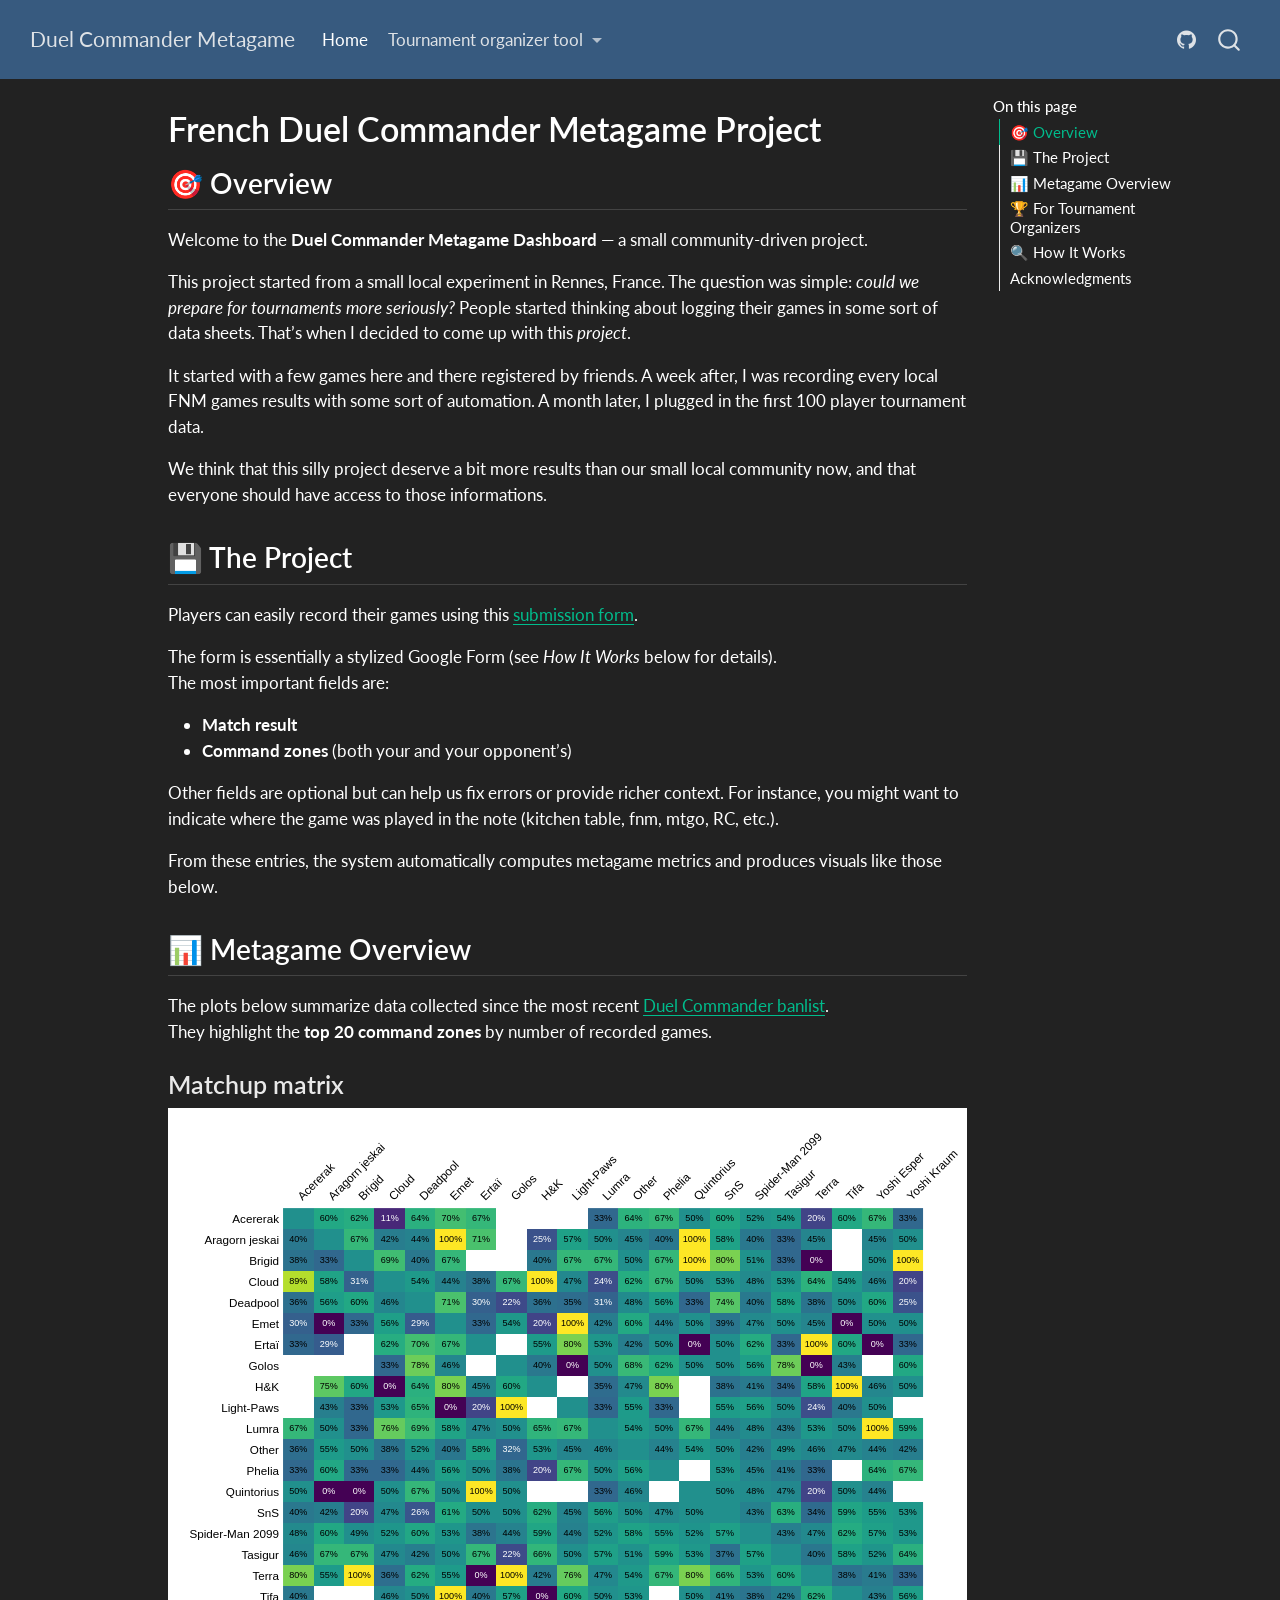
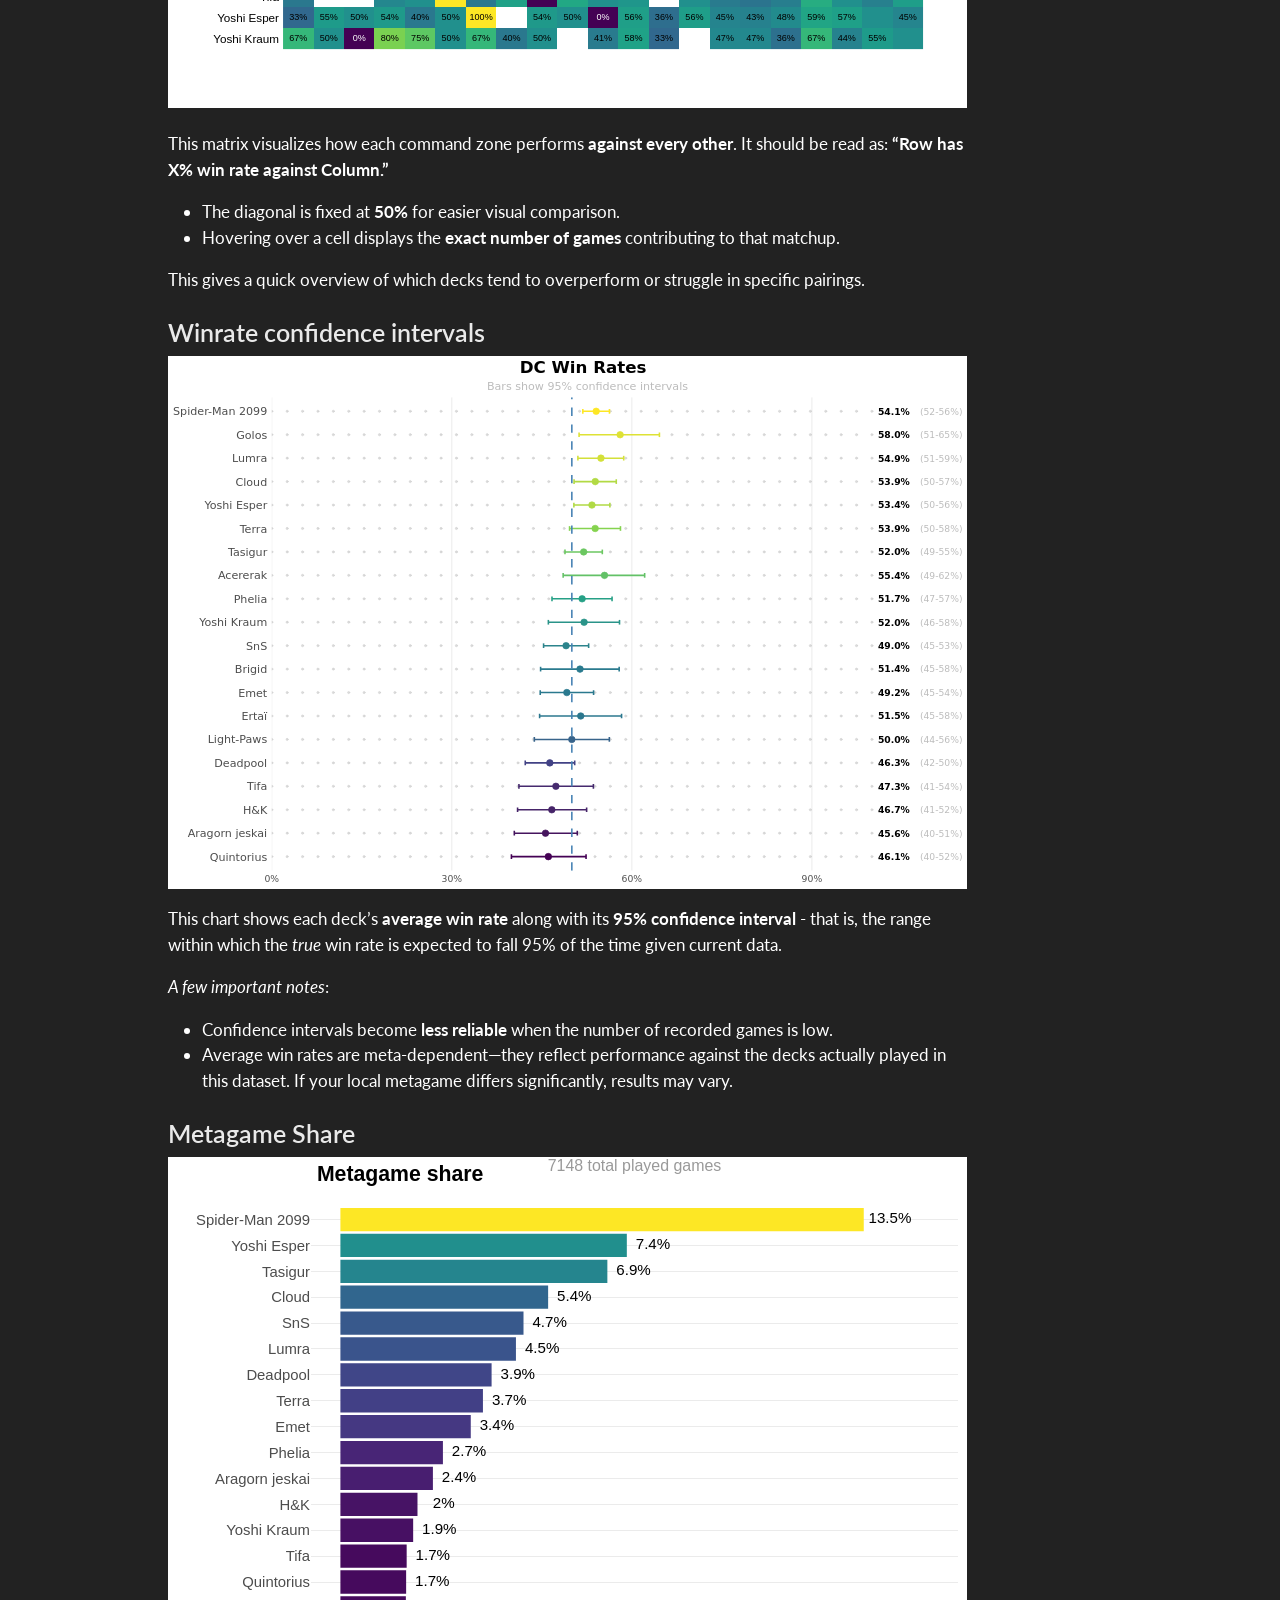
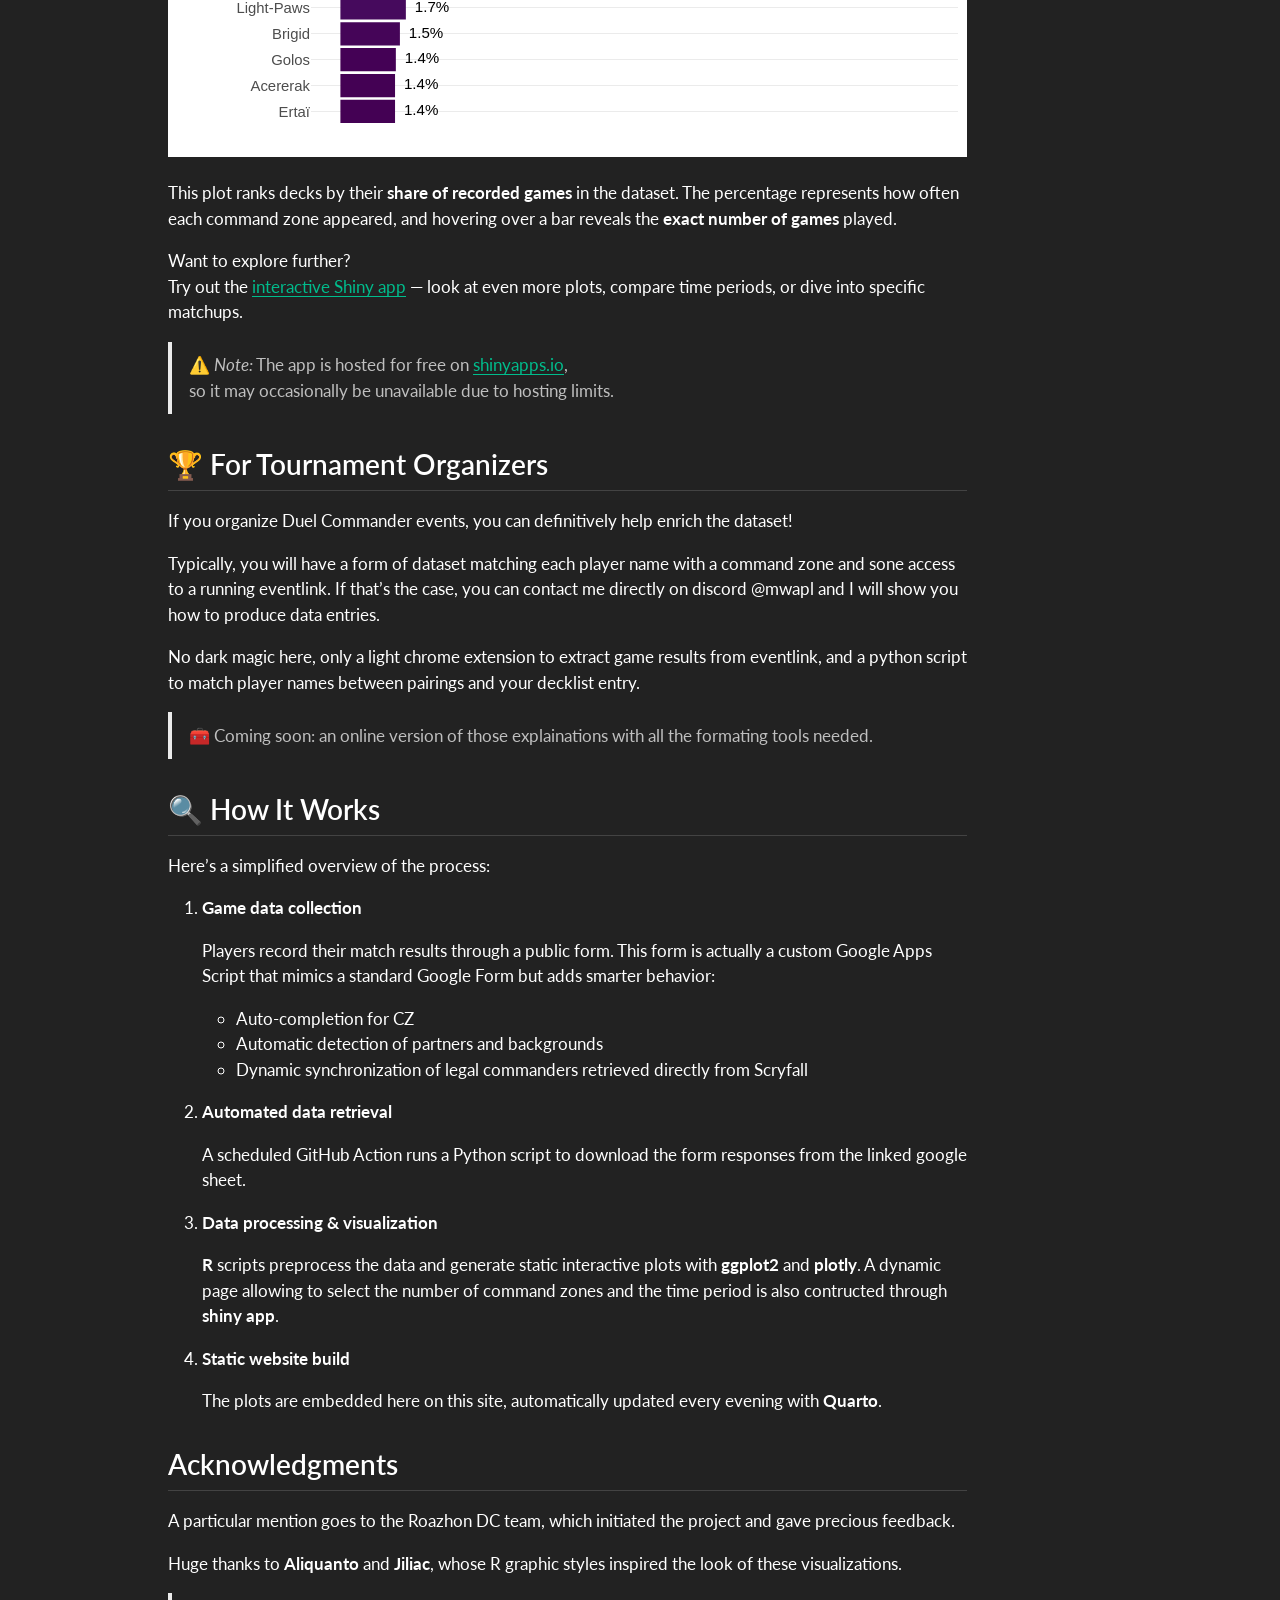
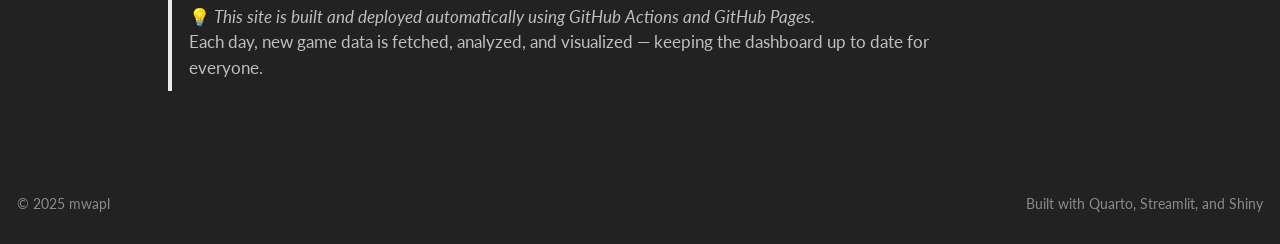
==== commit a0b7f51b: "deploy: df63c9ecba42affda48c016ef85afd26829341ea" ====
--- a/index.html
+++ b/index.html
@@ -46,7 +46,7 @@
 <link href="site_libs/quarto-html/quarto-syntax-highlighting-dark-447e42e69aaa9833c0ba1b986f430b20.css" rel="stylesheet" id="quarto-text-highlighting-styles">
 <script src="site_libs/bootstrap/bootstrap.min.js"></script>
 <link href="site_libs/bootstrap/bootstrap-icons.css" rel="stylesheet">
-<link href="site_libs/bootstrap/bootstrap-82f95804a86ccce82947337a0379908e.min.css" rel="stylesheet" append-hash="true" id="quarto-bootstrap" data-mode="dark">
+<link href="site_libs/bootstrap/bootstrap-34a890573435a7f3a461f704c8ece5d2.min.css" rel="stylesheet" append-hash="true" id="quarto-bootstrap" data-mode="dark">
 <script src="site_libs/quarto-contrib/glightbox/glightbox.min.js"></script>
 <link href="site_libs/quarto-contrib/glightbox/glightbox.min.css" rel="stylesheet">
 <link href="site_libs/quarto-contrib/glightbox/lightbox.css" rel="stylesheet">
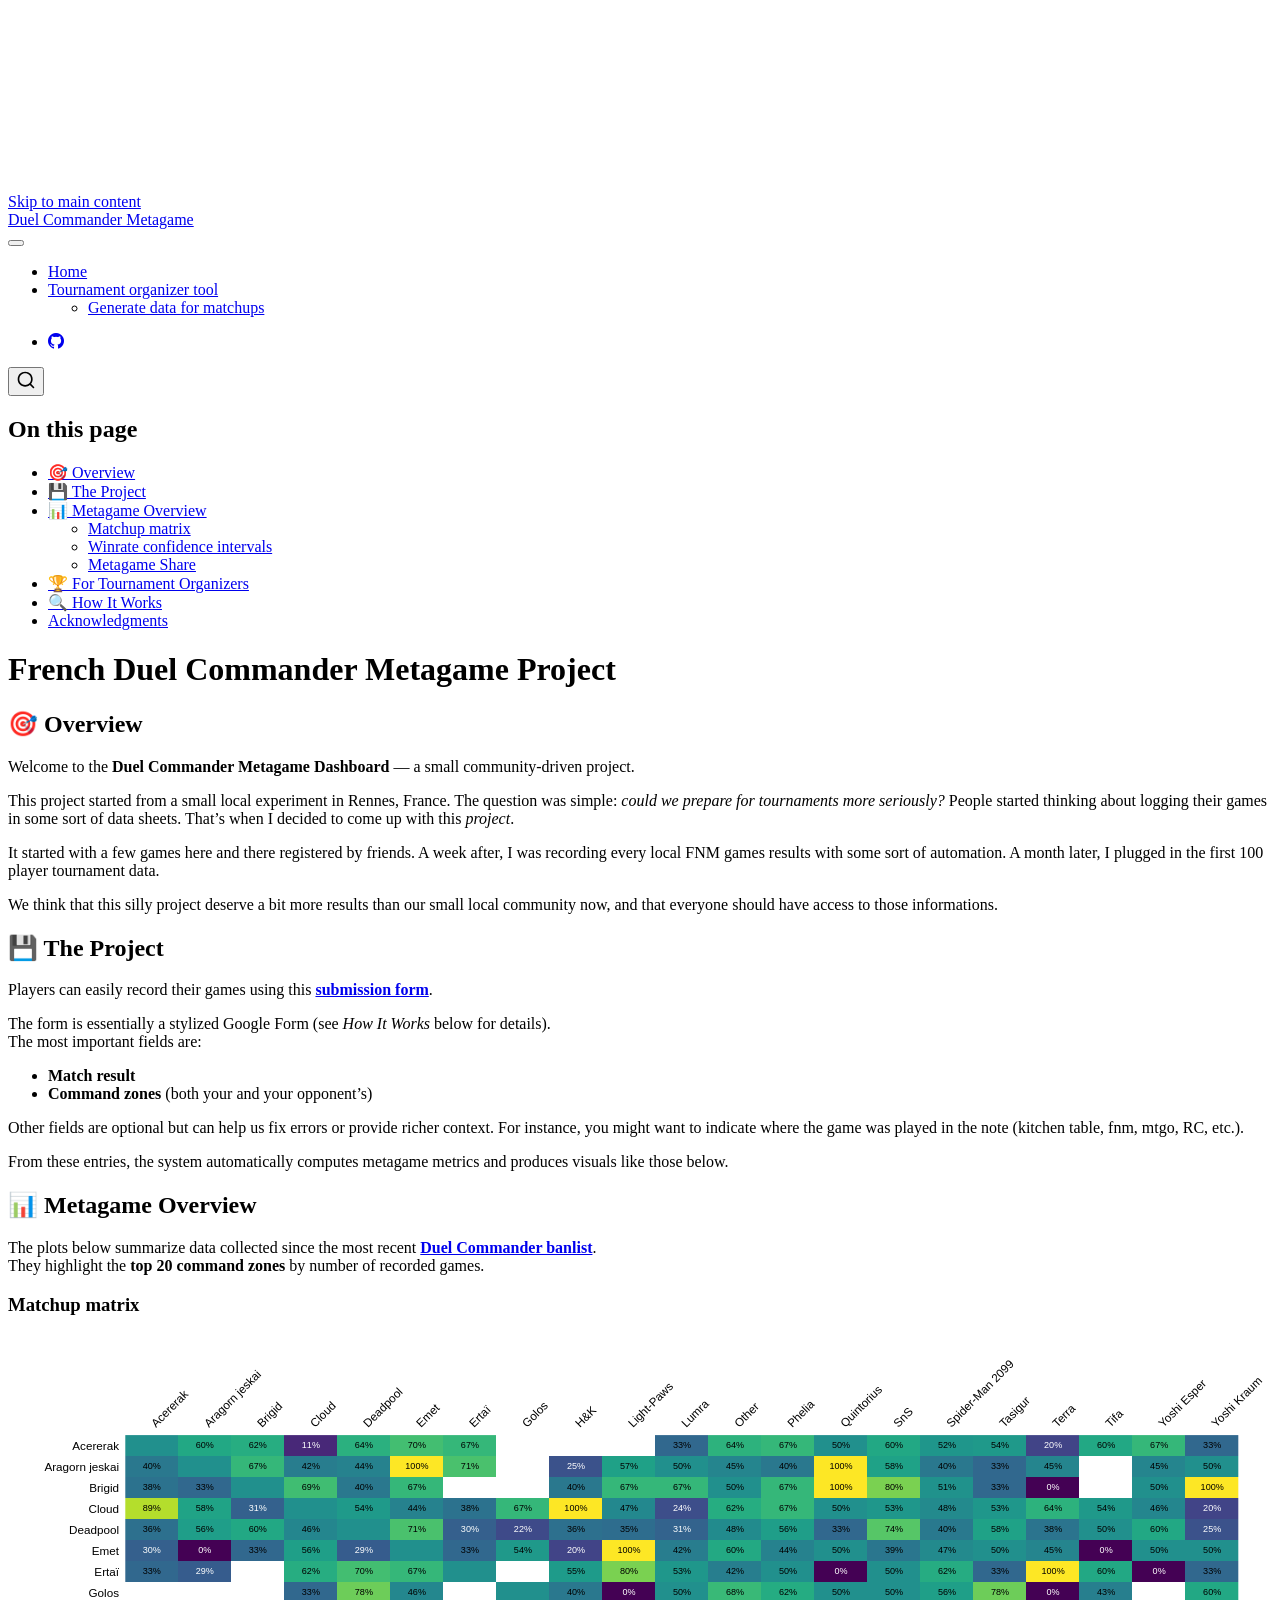
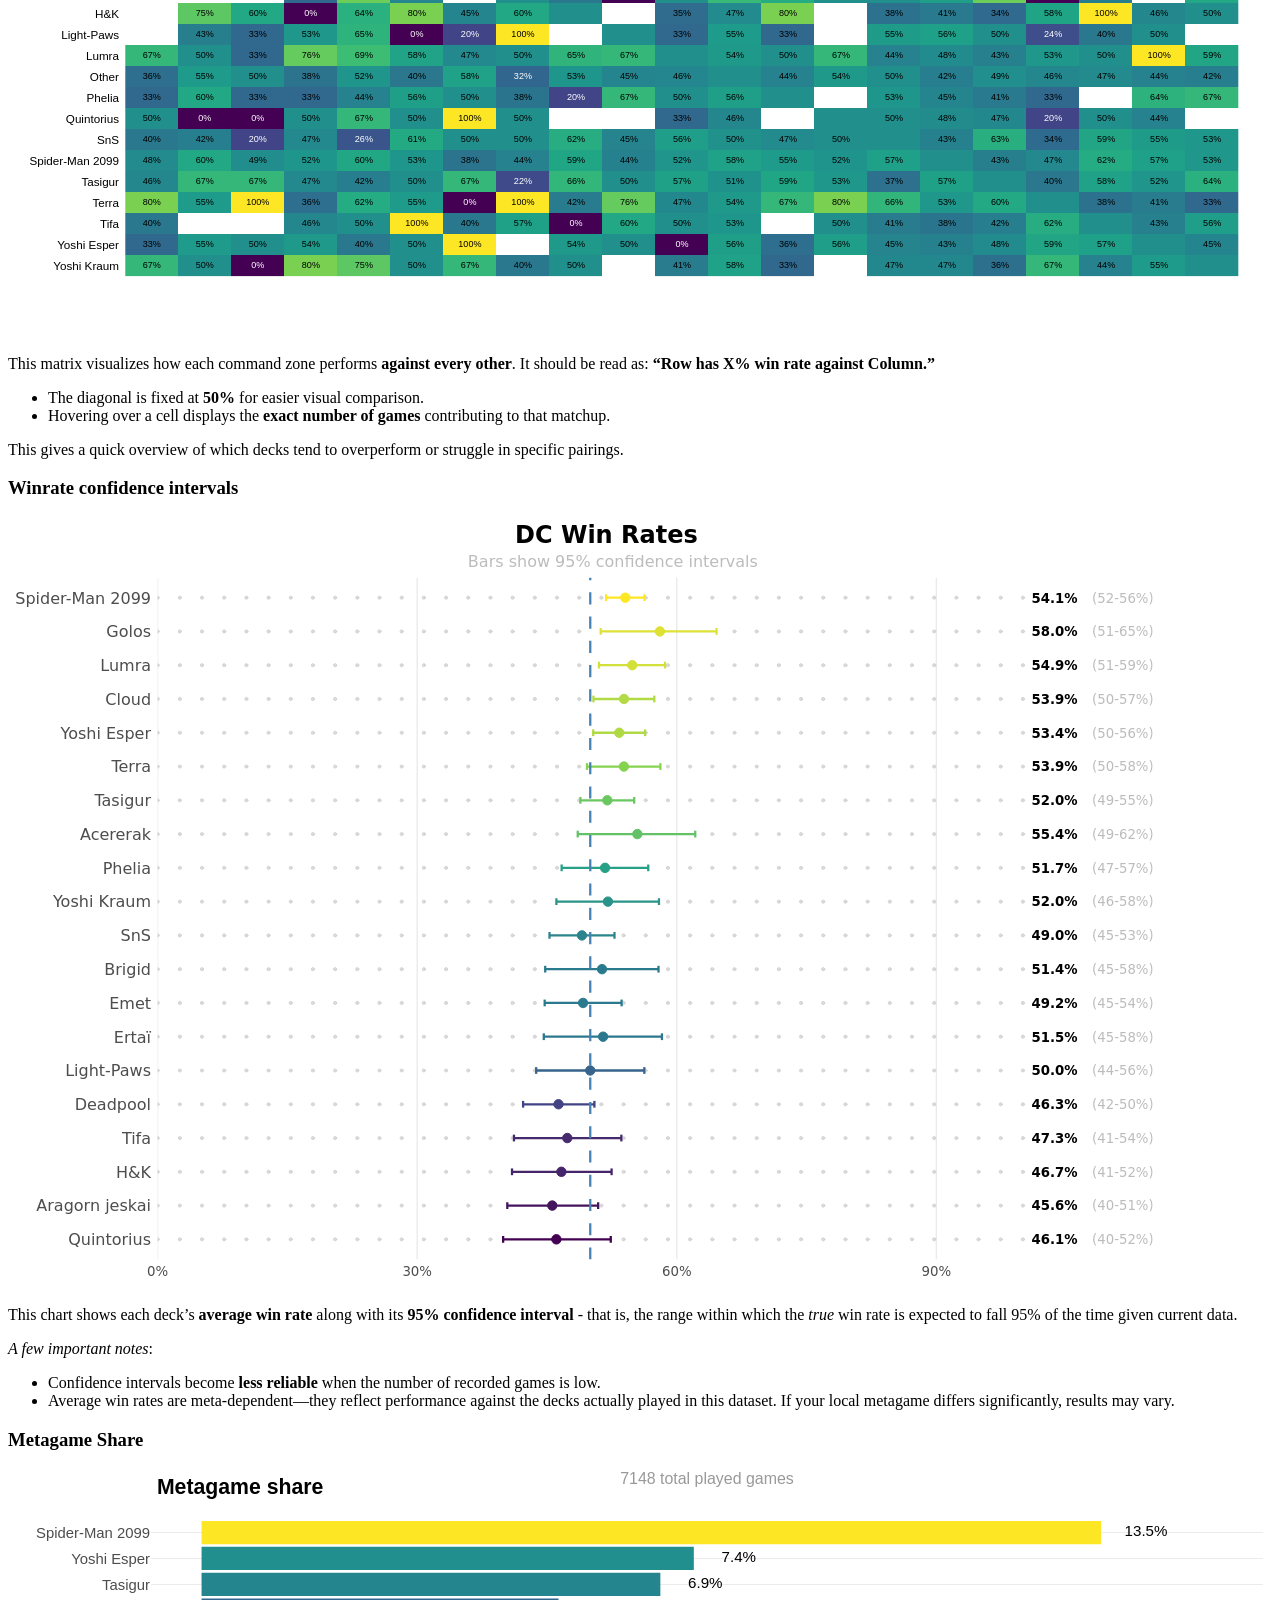
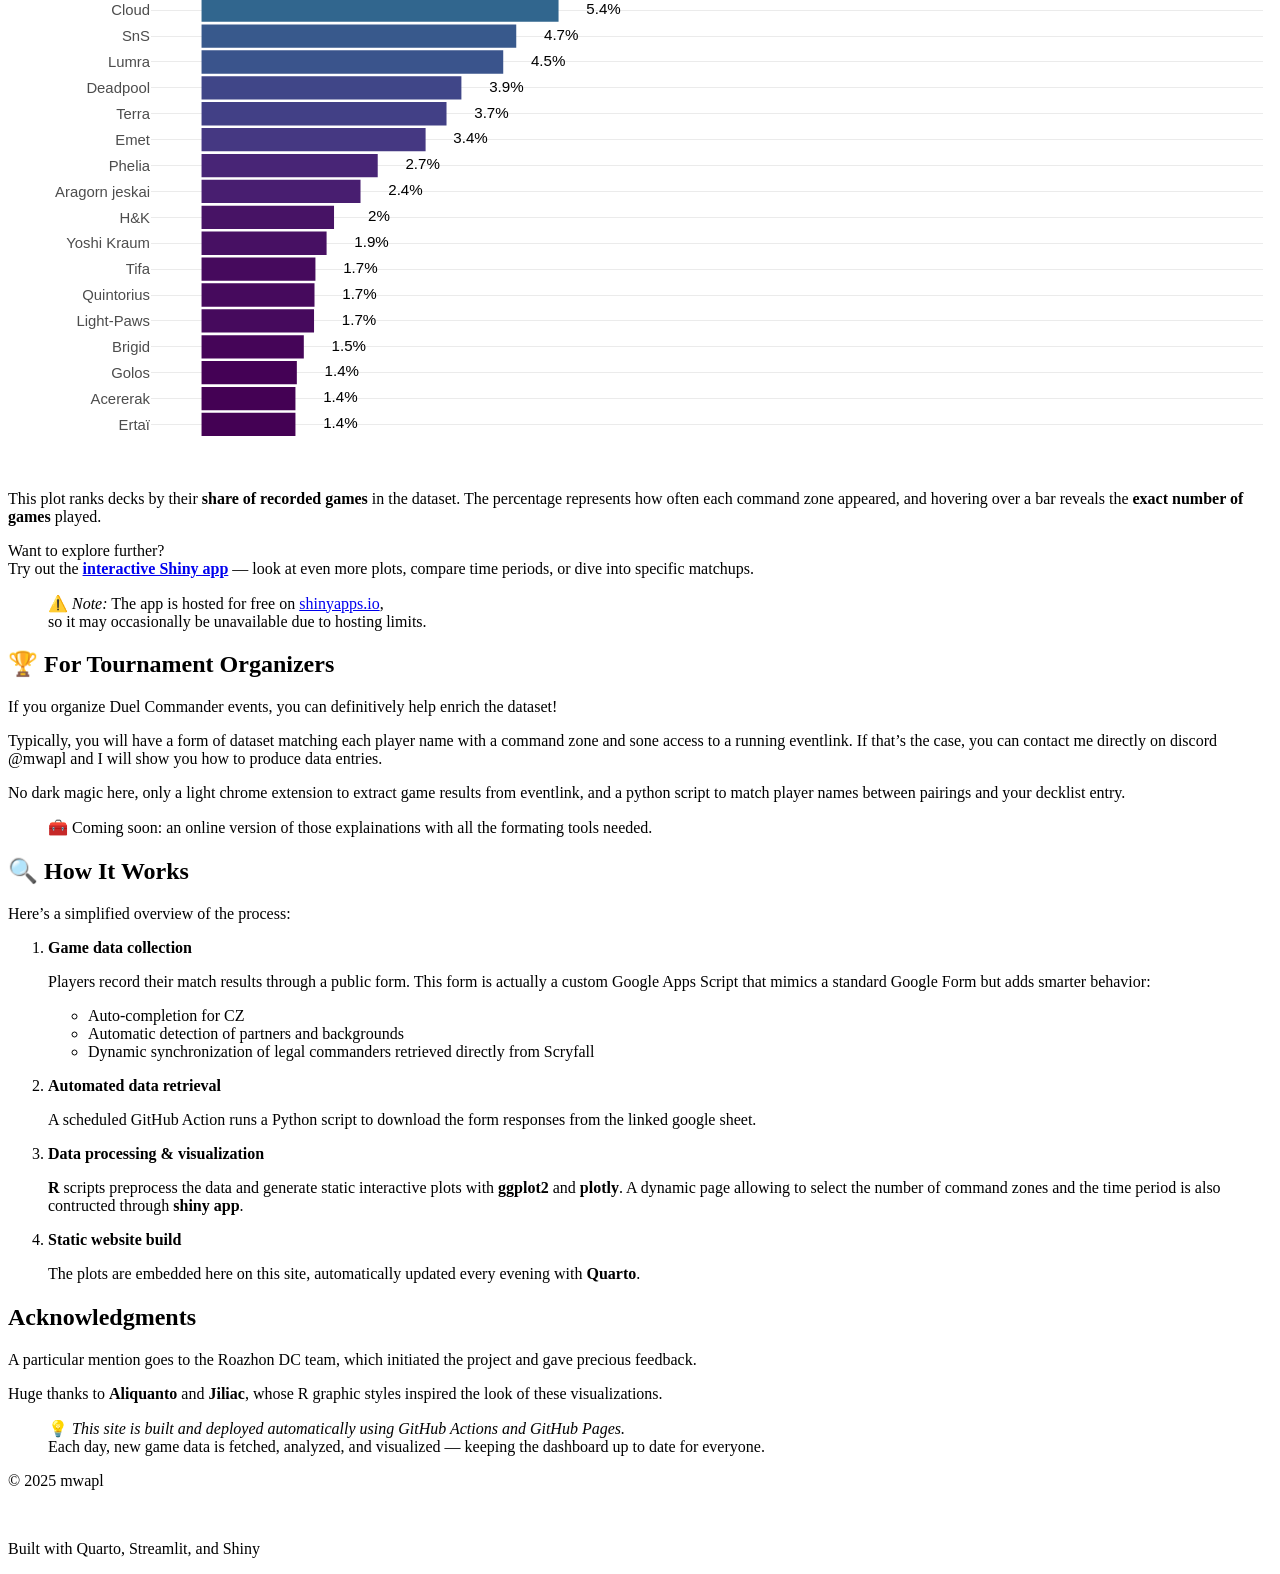
==== commit ae6075b1: "deploy: df63c9ecba42affda48c016ef85afd26829341ea" ====
--- a/index.html
+++ b/index.html
@@ -46,7 +46,7 @@
 <link href="site_libs/quarto-html/quarto-syntax-highlighting-dark-447e42e69aaa9833c0ba1b986f430b20.css" rel="stylesheet" id="quarto-text-highlighting-styles">
 <script src="site_libs/bootstrap/bootstrap.min.js"></script>
 <link href="site_libs/bootstrap/bootstrap-icons.css" rel="stylesheet">
-<link href="site_libs/bootstrap/bootstrap-34a890573435a7f3a461f704c8ece5d2.min.css" rel="stylesheet" append-hash="true" id="quarto-bootstrap" data-mode="dark">
+<link href="site_libs/bootstrap/bootstrap-82f95804a86ccce82947337a0379908e.min.css" rel="stylesheet" append-hash="true" id="quarto-bootstrap" data-mode="dark">
 <script src="site_libs/quarto-contrib/glightbox/glightbox.min.js"></script>
 <link href="site_libs/quarto-contrib/glightbox/glightbox.min.css" rel="stylesheet">
 <link href="site_libs/quarto-contrib/glightbox/lightbox.css" rel="stylesheet">
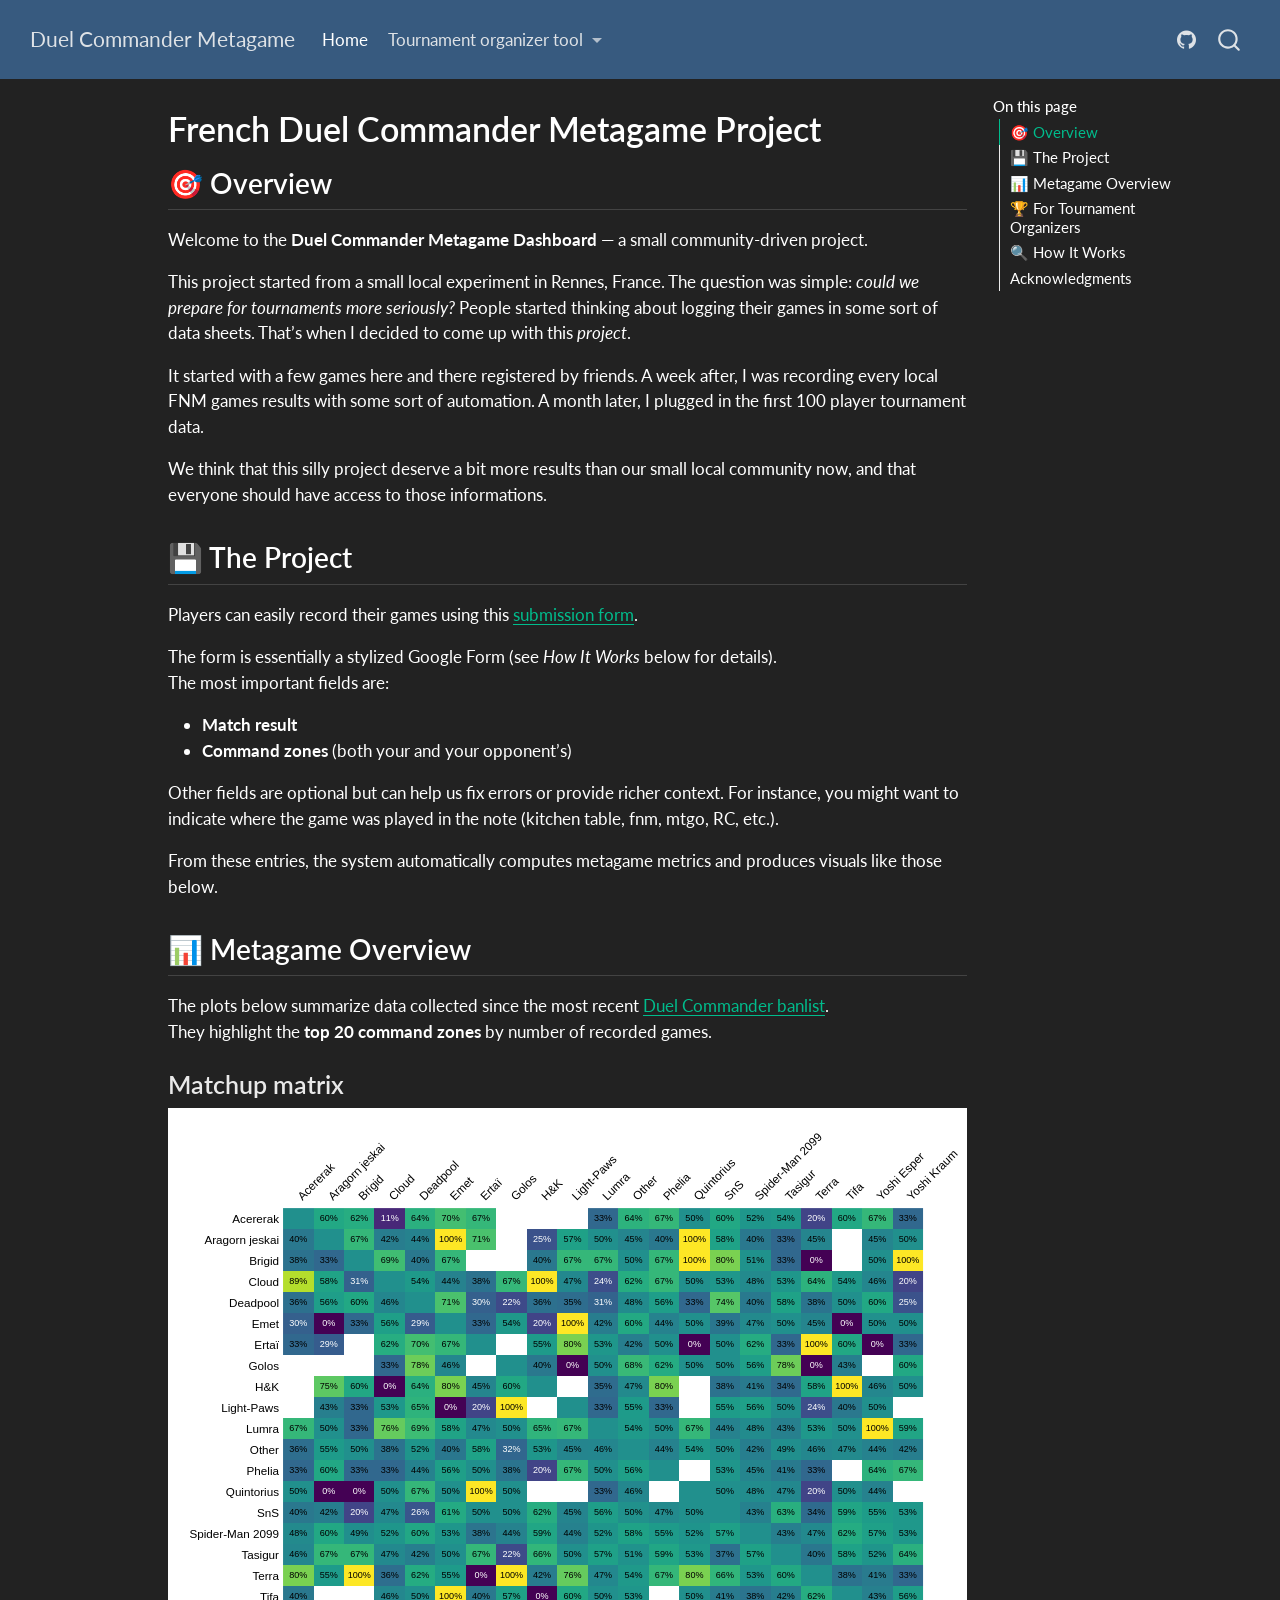
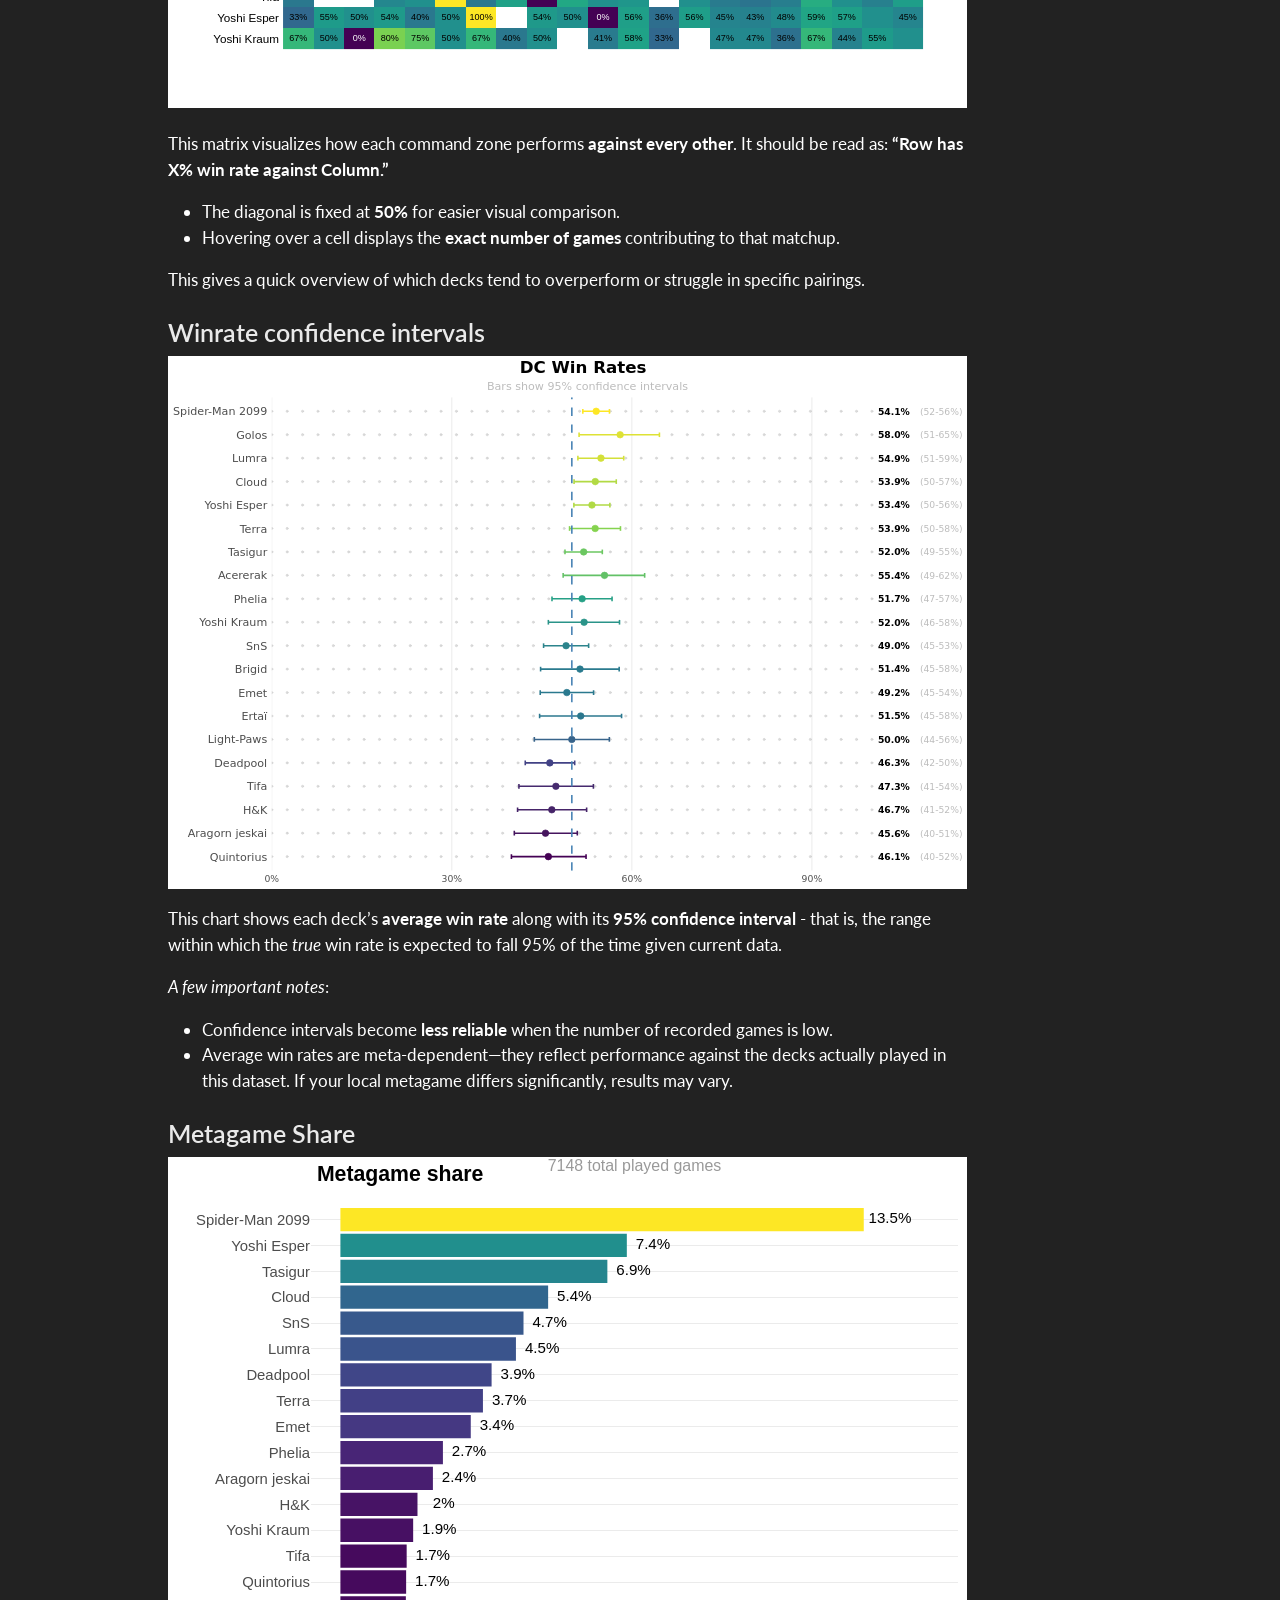
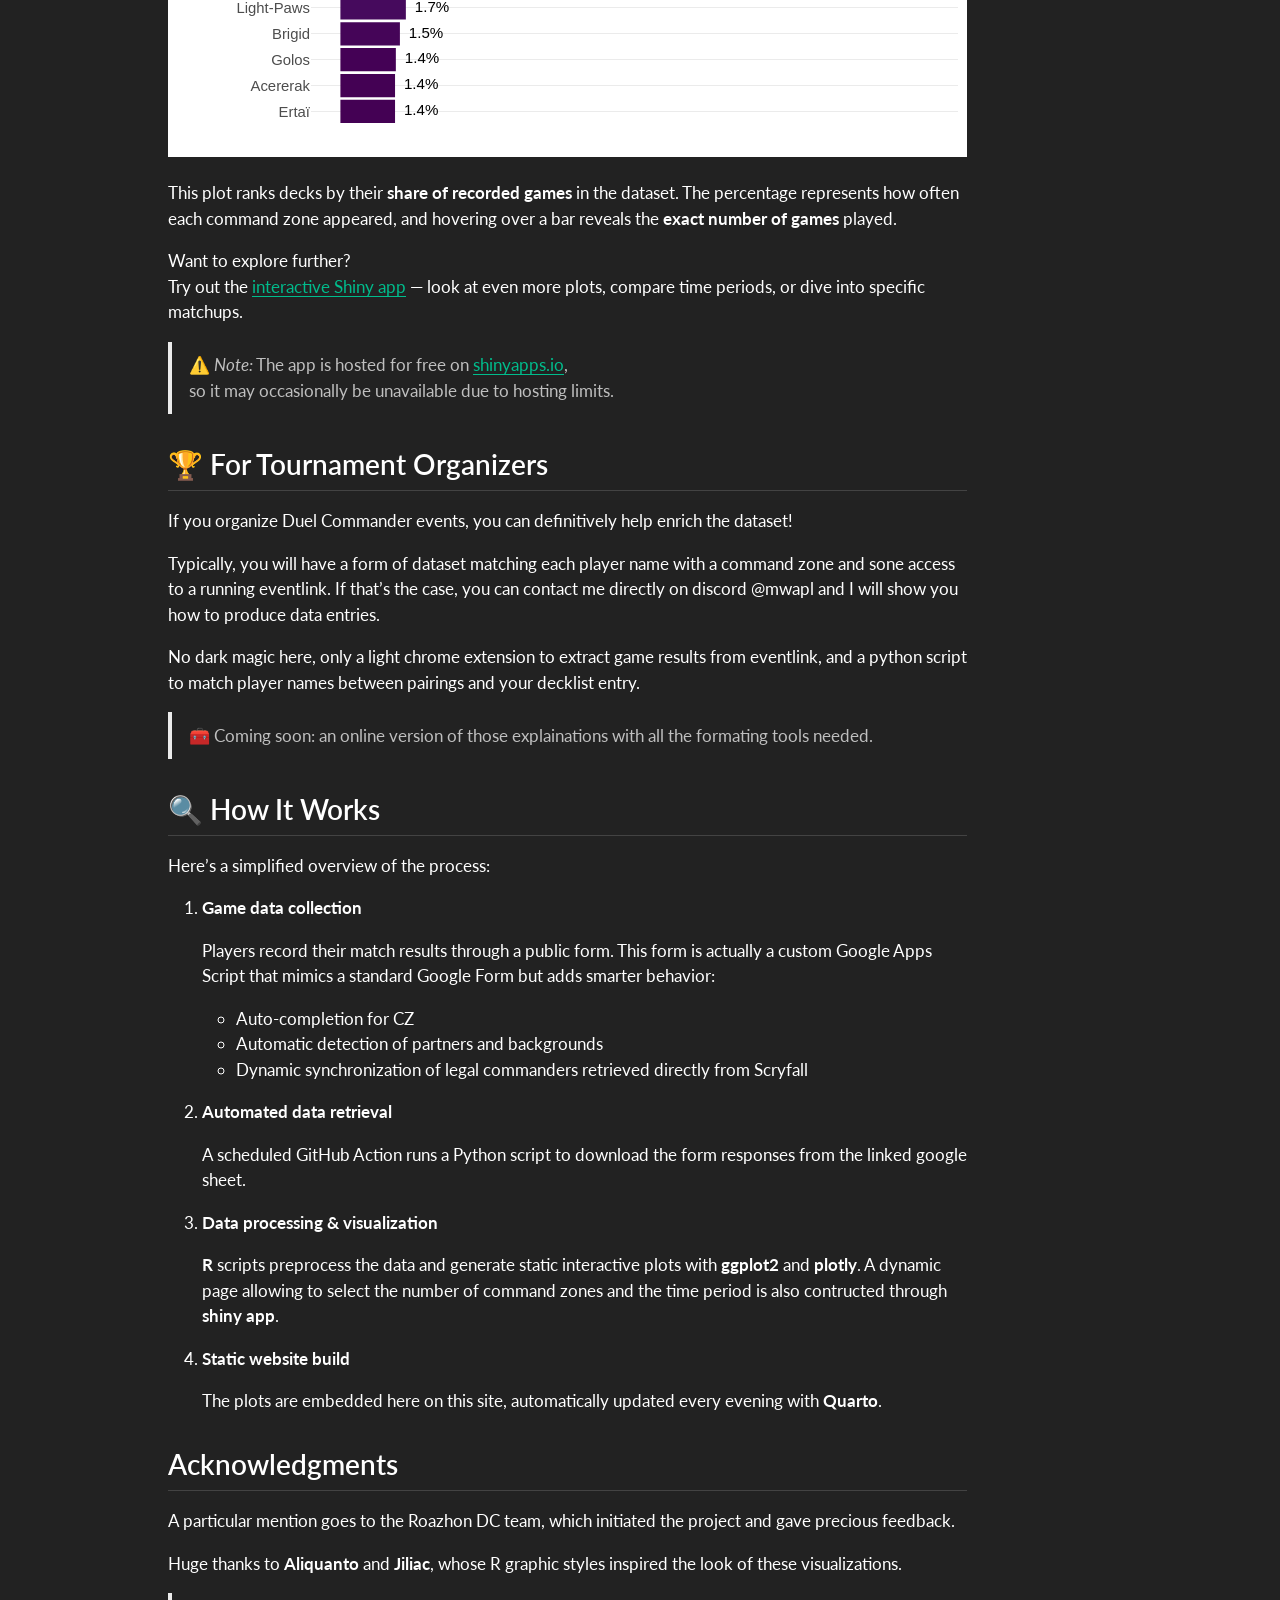
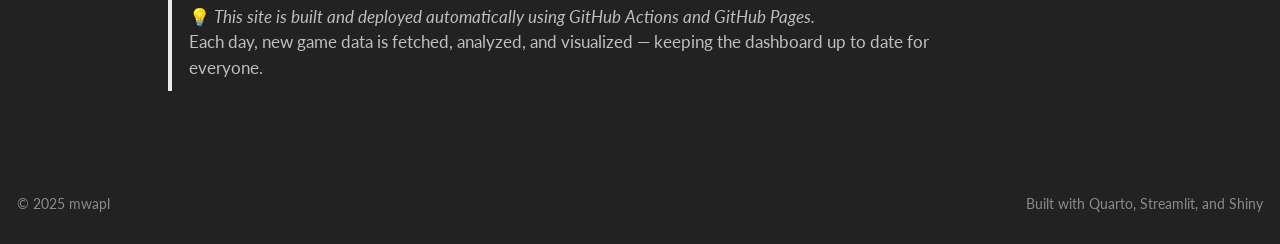
==== commit 93a63540: "deploy: df63c9ecba42affda48c016ef85afd26829341ea" ====
--- a/index.html
+++ b/index.html
@@ -46,7 +46,7 @@
 <link href="site_libs/quarto-html/quarto-syntax-highlighting-dark-447e42e69aaa9833c0ba1b986f430b20.css" rel="stylesheet" id="quarto-text-highlighting-styles">
 <script src="site_libs/bootstrap/bootstrap.min.js"></script>
 <link href="site_libs/bootstrap/bootstrap-icons.css" rel="stylesheet">
-<link href="site_libs/bootstrap/bootstrap-82f95804a86ccce82947337a0379908e.min.css" rel="stylesheet" append-hash="true" id="quarto-bootstrap" data-mode="dark">
+<link href="site_libs/bootstrap/bootstrap-34a890573435a7f3a461f704c8ece5d2.min.css" rel="stylesheet" append-hash="true" id="quarto-bootstrap" data-mode="dark">
 <script src="site_libs/quarto-contrib/glightbox/glightbox.min.js"></script>
 <link href="site_libs/quarto-contrib/glightbox/glightbox.min.css" rel="stylesheet">
 <link href="site_libs/quarto-contrib/glightbox/lightbox.css" rel="stylesheet">
